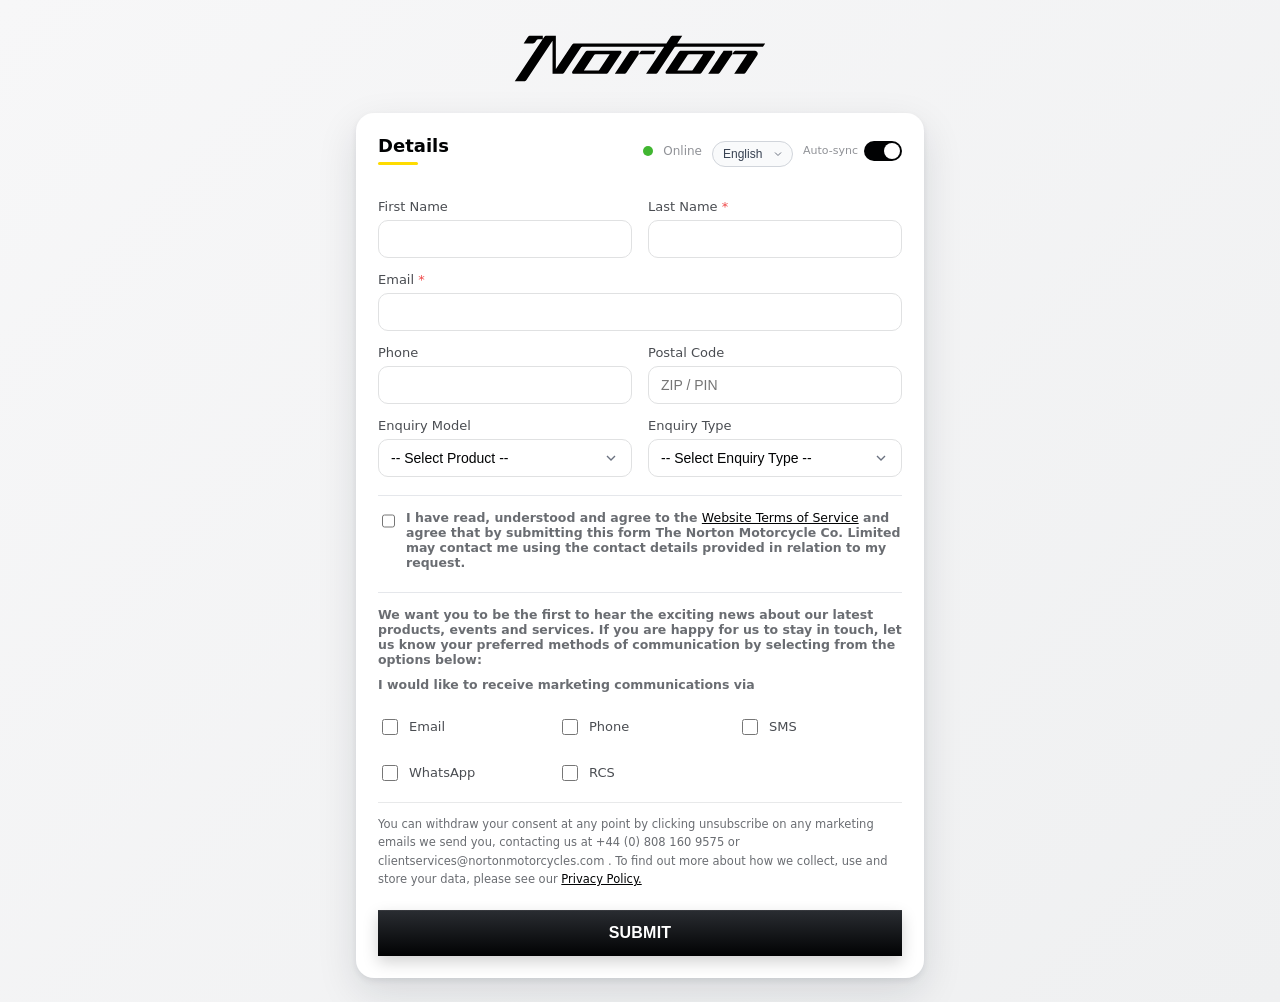
==== index.html @ 14d05f2f "Add files via upload" ====
<!DOCTYPE html>
<html lang="en">
<head>
<meta charset="UTF-8" />
<meta name="viewport" content="width=device-width, initial-scale=1.0" />
<title>Norton Enquiry Form</title>
<link rel="icon" type="image/svg+xml" href="Norton_Stamp_Roundel_RGB.svg">

<style>
* { box-sizing: border-box; }

:root {
  --norton-black-1100: #010203;
  --norton-black-1000: #2A2D32;
  --norton-black-900:  #4A4D52;
  --norton-black-800:  #6A6D72;
  --norton-black-700:  #909297;
  --norton-black-600:  #ADB1B4;
  --norton-black-500:  #C1C3C4;
  --norton-black-400:  #E0E1E2;
  --norton-black-300:  #E8E9EA;
  --norton-black-200:  #EFF0F1;
  --norton-black-100:  #F7F7F8;
  --norton-white:      #FFFFFF;

  --info-500:   #278AE6;
  --success-500:#41B631;
  --warning-400:#EF9F00;
  --error-400:  #D22316;

  --accent-gold: #FEDB00;
}

body {
  margin: 0;
  font-family: -apple-system, BlinkMacSystemFont, "Segoe UI", system-ui, sans-serif;
  background: linear-gradient(
    135deg,
    var(--norton-black-100),
    var(--norton-black-200)
  );
  min-height: 100vh;
  display: flex;
  justify-content: center;
  align-items: flex-start;
}

.page-wrapper {
  width: 100%;
  max-width: 600px;
  padding: 24px 16px;
}

h1 {
  margin-bottom: 12px;
  font-size: 22px;
  font-weight: 600;
  text-align: center;
}

.card {
  background: var(--norton-white);
  border-radius: 18px;
  padding: 22px;
  box-shadow:
    0 15px 40px rgba(15,23,42,.12),
    0 3px 6px rgba(15,23,42,.08);
}

.card-header {
  display: flex;
  justify-content: space-between;
  align-items: flex-start;
  gap: 12px;
  margin-bottom: 18px;
  flex-wrap: wrap;
}

.status-row {
  display: flex;
  align-items: center;
  gap: 10px;
  font-size: 12px;
  color: var(--norton-black-700);
  flex-wrap: wrap;
}

.dot {
  width: 10px;
  height: 10px;
  border-radius: 50%;
}
.dot.online { background: var(--success-500); }
.dot.offline { background: var(--error-400) }

/* Toggle */
.toggle {
  display: flex;
  align-items: center;
  gap: 6px;
  font-size: 11px;
}

.toggle-switch {
  width: 38px;
  height: 20px;
  background: #d4d4d8;
  border-radius: 999px;
  position: relative;
  cursor: pointer;
}
.toggle-switch::after {
  content: "";
  width: 16px;
  height: 16px;
  background: #fff;
  border-radius: 50%;
  position: absolute;
  top: 2px;
  left: 2px;
  transition: transform .2s;
}
.toggle-switch.on { background: var(--norton-black-1100); }
.toggle-switch.on::after { transform: translateX(18px); }

label {
  display: block;
  font-size: 13px;
  margin-top: 14px;
  font-weight: 500;
  color: var(--norton-black-900);
}

label.required::after {
  content: " *";
  color: #ef4444;
}

input[type="text"],
input[type="email"],
input[type="tel"],
select  {
  width: 100%;
  padding: 10px 12px;
  margin-top: 6px;
  border-radius: 10px;
  border: 1px solid var(--norton-black-400);
  background: var(--norton-white);
  color: var(--norton-black-1100);
  font-size: 14px;
}
select {
  padding-right: 40px; /* space for arrow */
  appearance: none;
  -webkit-appearance: none;
  -moz-appearance: none;
  background-image: url("data:image/svg+xml,%3Csvg xmlns='http://www.w3.org/2000/svg' width='16' height='16' fill='none' stroke='%236b7280' stroke-width='2' viewBox='0 0 24 24'%3E%3Cpolyline points='6 9 12 15 18 9'/%3E%3C/svg%3E");
  background-repeat: no-repeat;
  background-position: right 12px center;
  background-size: 16px;
}
input:focus,
select:focus {
  outline: none;
  border-color: var(--norton-black-1100);
  box-shadow: 0 0 0 2px rgba(1,2,3,.12);
}

.consent-section {
  margin-top: 22px;
  padding-top: 14px;
  border-top: 1px solid #e5e7eb;
}

.consent-title {
  font-size: 12.5px;
  font-weight: 600;
  margin-bottom: 10px;
  color: var(--norton-black-800);
}

.consent-grid {
  display: grid;
  grid-template-columns: repeat(auto-fit, minmax(140px, 1fr));
  gap: 10px 16px;
}

.consent-item {
  display: flex;
  align-items: center;
  gap: 8px;
  font-size: 13px;
}

.consent-item-terms {
  display: flex;
  align-items: flex-start;
  gap: 8px;
  font-weight: 600;
  font-size: 12.5px;
  color: var(--norton-black-800);
}
/* Footer */
.form-footer {
  margin-top: 22px;
  display: flex;
  justify-content: flex-end;
}

.btn {
  width: 100%;
  display: block;

  background: linear-gradient(
    180deg,
    var(--norton-black-1000) 0%,
    var(--norton-black-1100) 100%
  );

  color: var(--norton-white);
  border: none;
  border-radius: 0px;

  padding: 14px 36px;
  font-size: 16px;
  font-weight: 600;
  letter-spacing: 0.2px;
  cursor: pointer;

  box-shadow:
    0 6px 16px rgba(1, 2, 3, 0.18),
    inset 0 1px 0 rgba(255, 255, 255, 0.06);

  transition:
    transform 0.15s ease,
    box-shadow 0.15s ease,
    background 0.15s ease;
}

.btn:hover {
  transform: translateY(-1px);
  box-shadow:
    0 8px 20px rgba(1, 2, 3, 0.22),
    inset 0 1px 0 rgba(255, 255, 255, 0.08);
}
.btn:active {
  transform: translateY(0);
  box-shadow:
    0 4px 10px rgba(1, 2, 3, 0.25),
    inset 0 2px 4px rgba(0, 0, 0, 0.4);
}
.btn:disabled {
  opacity: 0.5;
  cursor: not-allowed;
  box-shadow: none;
}
/* Pending sync */
.pending-bar {
  margin-top: 14px;
  font-size: 12px;
  color: var(--norton-black-800);
  display: none;
  align-items: center;
  gap: 8px;
}

.sync-icon {
  width: 18px;
  height: 18px;
  stroke: var(--norton-black-900);
  fill: none;
  stroke-width: 2;
  cursor: pointer;
}

.sync-icon.rotating {
  animation: spin 1s linear infinite;
}

@keyframes spin {
  to { transform: rotate(360deg); }
}

.lang-switch select {
  font-size: 12px;
  padding: 4px 10px;
  height: 26px;
  border-radius: 999px;
  border: 1px solid #d1d5db;
  background: #f9fafb;
  color: #374151;
  cursor: pointer;
  appearance: none;
  -webkit-appearance: none;
  padding-right: 22px;
  background-image: url("data:image/svg+xml,%3Csvg xmlns='http://www.w3.org/2000/svg' width='12' height='12' fill='none' stroke='%236b7280' stroke-width='2' viewBox='0 0 24 24'%3E%3Cpolyline points='6 9 12 15 18 9'/%3E%3C/svg%3E");
  background-repeat: no-repeat;
  background-position: right 8px center;
}

.lang-switch select:focus {
  outline: none;
  border-color: #4f46e5;
}

.logo-wrapper {
  text-align: center;
  margin-bottom: 16px;
}

.company-logo {
  max-width: 300px;
  width: auto;
}
@media (max-width: 480px) {
  .company-logo {
    max-width: 180px;
  }
}
.section-header h2 {
  color: var(--norton-black-1100);
  margin: 0;
  font-size: 18px;
  font-weight: 600;
}

.section-underline {
  width: 40px;
  height: 3px;
  background: var(--accent-gold);
  border-radius: 3px;
  margin-top: 6px;
}
.terms-section {
  color: var(--norton-black-800);
  font-size: 12.5px;
}
.popup-overlay {
  display: none;
  position: fixed;
  inset: 0;
  background: rgba(1, 2, 3, 0.6); /* Norton Black overlay */
  align-items: center;
  justify-content: center;
  z-index: 9999;
}

.popup-card {
  background: var(--norton-white);
  padding: 24px 28px;
  border-radius: 18px;
  max-width: 320px;
  width: calc(100% - 32px);
  text-align: center;
  box-shadow: 0 24px 48px rgba(1, 2, 3, 0.35);
}

.popup-card h3 {
  margin: 0 0 8px;
  font-size: 18px;
  font-weight: 600;
  color: var(--success-500); /* ✔ Success green */
}

.popup-card p {
  margin: 0 0 18px;
  font-size: 14px;
  color: var(--norton-black-800);
}

/* Norton primary button */
.popup-btn {
  background: linear-gradient(
    180deg,
    var(--norton-black-1000),
    var(--norton-black-1100)
  );
  color: var(--norton-white);
  border: none;
  border-radius: 999px;
  padding: 10px 24px;
  font-size: 14px;
  font-weight: 600;
  cursor: pointer;
}

.popup-btn:hover {
  background: linear-gradient(
    180deg,
    var(--norton-black-900),
    var(--norton-black-1100)
  );
}
input[type="checkbox"] {
  accent-color: var(--norton-black-1100);
  width: 16px;
  height: 16px;
  cursor: pointer;
}
.form-row {
  display: grid;
  grid-template-columns: 1fr 1fr;
  gap: 16px;
}
@media (max-width: 480px) {
  .form-row {
    grid-template-columns: 1fr;
  }
}
.consent-item-terms a {
  color: var(--norton-black-1100);
  font-weight: 500;
  text-decoration: underline;
}

.consent-item-terms a:hover,
.consent-item-terms a:focus {
  color: var(--norton-black-1000);
  text-decoration-thickness: 2px;
}
.privacy-note {
  margin: 18px 0 20px;
  padding-top: 12px;
  border-top: 1px solid var(--norton-black-300);
  font-size: 11.5px;
  line-height: 1.6;
  color: var(--norton-black-800);
}

.privacy-note a {
  color: var(--norton-black-1100);
  font-weight: 500;
  text-decoration: underline;
}
</style>
</head>

<body>
<div class="page-wrapper">

<div class="logo-wrapper">
  <img
    src="Norton_Secondary_Lockup_Horizontal.svg"
    alt="Norton Logo"
    class="company-logo"
  />
</div>
<div class="card">

  <div class="card-header">
    <div class="section-header">
      <h2 data-i18n="leadDetails">Details</h2>
      <div class="section-underline"></div>
    </div>
    <div class="status-row">
      <span id="dot" class="dot"></span>
      <span id="netText"></span>
      <div class="lang-switch">
        <select id="langSelect">
          <option value="en">English</option>
          <option value="fr">Français</option>
          <option value="de">Deutsch</option>
          <option value="es">Español</option>
          <option value="it">Italiano</option>
        </select>
      </div>
      <div class="toggle">
        Auto-sync
        <div id="autoToggle" class="toggle-switch"></div>
      </div>
    </div>
  </div>

  <form id="leadForm" method="POST" novalidate>

    <input type="hidden" name="Lead_Source_Detail__c" value="NORTON_WEB_TO_LEAD_CAPTURE_OFFLINE">   
    <input type="hidden" name="Language__c" id="sfLanguage"> 

    <div class="form-row">
      <div>
        <label data-i18n="firstName">First Name</label>
        <input name="first_name" type="text">
      </div>

      <div>
        <label class="required" data-i18n="lastName">Last Name</label>
        <input name="last_name" type="text" required>
      </div>
    </div>

    <label class="required" data-i18n="email">Email</label>
    <input name="email" type="text" required inputmode="email">

    <div class="form-row">
      <div>
        <label data-i18n="phone">Phone</label>
        <input name="phone" type="tel" inputmode="tel" autocomplete="tel">
      </div>

      <div>
        <label data-i18n="postalCode">Postal Code</label>
        <input
          name="zip"
          type="text"
          maxlength="10"
          inputmode="text"
          pattern="[A-Za-z0-9\s\-]{3,10}"
          data-i18n-placeholder="postalHint"
        >
      </div>
    </div>
    
    <div class="form-row">
      <div>
        <label data-i18n="enquiryModel">Enquiry Model</label>
        <select name="Web_To_Lead_Enquiry_Model_Id__c" >
          <option value="" data-i18n="selectProduct">-- Select Product --</option>
        </select>
      </div>

      <div>
        <label data-i18n="enquiryType">Enquiry Type</label>
        <select name="Enquiry_Type__c">
          <option value="" data-i18n="selectEnquiryType">-- Select Enquiry Type --</option>
          <option value="Enquiry" data-i18n="enquiry">Enquiry</option>
          <option value="Waitlist" data-i18n="waitlist">Waitlist</option>
        </select>
      </div>
    </div>
    
    <div class="terms-section" style="margin:18px 0; border-top:1px solid #e5e7eb;">
      <label class="consent-item-terms">
        <input
          type="checkbox"
          id="termsAccepted"
          required
        >
        <span>
          <span data-i18n="termsBefore"></span>
          <a
            href="#"
            id="termsLink"
            target="_blank"
            rel="noopener noreferrer"
            data-i18n="termsLinkText"
          ></a>
          <span data-i18n="termsAfter"></span>
        </span>
      </label>
    </div>
    <div class="consent-section">
      <div class="consent-title" data-i18n="commPref">Communication Preferences</div>
      <div class="consent-title" data-i18n="commPref2">Communication Preferences</div>
      <div class="consent-grid">
        <label class="consent-item"><input type="checkbox" name="Meta_Emai_Consent__c" value="true"><span data-i18n="email">Email</span></label>
        <label class="consent-item"><input type="checkbox" name="Meta_Phone_Consent__c" value="true"><span data-i18n="phone">Phone</span></label>
        <label class="consent-item"><input type="checkbox" name="Meta_SMS_Consent__c" value="true"> SMS</label>
        <label class="consent-item"><input type="checkbox" name="Meta_WhatsApp_Consent__c" value="true"> WhatsApp</label>
        <label class="consent-item"><input type="checkbox" name="Meta_RCS_Consent__c" value="true"> RCS</label>
      </div>
    </div>
    <div class="privacy-note">
      <span data-i18n="privacyBefore"></span>
      <a
        href="#"
        id="privacyLink"
        target="_blank"
        rel="noopener noreferrer"
        data-i18n="privacyLinkText"
      ></a>
    </div>
    <div class="form-footer">
      <button class="btn" data-i18n="submit">Submit Lead</button>
    </div>
    
    <!-- <div style="margin:14px 0; border-top:1px solid #e5e7eb;"></div> -->
  </form>

  <div id="pendingBar" class="pending-bar">
    <span id="pendingText"></span>
    <svg id="syncBtn" class="sync-icon" viewBox="0 0 24 24">
      <path d="M3 12a9 9 0 0 1 15.5-6.36"/>
      <polyline points="18 3 18 6 15 6"/>
      <path d="M21 12a9 9 0 0 1-15.5 6.36"/>
      <polyline points="6 21 6 18 9 18"/>
    </svg>
  </div>

</div>

<iframe name="hidden_sf_target" style="display:none;"></iframe>
</div>

<script>
/* ========= SALESFORCE ENV CONFIG ========= */
const SF_ENV = "UAT"; 

const SF_CONFIG = {
   DEV: {
    BASE_URL: "https://test.salesforce.com",
    ORG_ID: "00DQ1000001wi6X"
  },
  UAT: {
    BASE_URL: "https://test.salesforce.com",
    ORG_ID: "00DS90000011ARN"
  },
  PROD: {
    BASE_URL: "https://login.salesforce.com",
    ORG_ID: "00D8d00000Apx47"
  }
};

const MODEL_CONFIG = {
  DEV: [
    { label: "Manx", id: "01tSr00000BCqJ4IAL" },
    { label: "Manx First Edition", id: "01tQ100000DYTmTIAX" },
    { label: "Manx R", id: "01tSr00000BCrWrIAL" },
    { label: "Manx R First Edition", id: "01tSr00000BCrVFIA1" },
    { label: "Atlas", id: "01tSr00000BCqKgIAL" },
    { label: "Atlas GT", id: "01tSr00000BCrbhIAD" }
  ],
  UAT: [
    { label: "Manx", id: "01tS900000FHAgtIAH" },
    { label: "Manx First Edition", id: "01tS900000FJGA7IAP" },
    { label: "Manx R", id: "01tS900000FHFq1IAH" },
    { label: "Manx R First Edition", id: "01tS900000FHFoPIAX" },
    { label: "Atlas", id: "01tS900000FHFy5IAH" },
    { label: "Atlas GT", id: "01tS900000FHFurIAH" }
  ],
  PROD: [
    { label: "Manx", id: "01tSr00000BCqJ4IAL" },
    { label: "Manx First Edition", id: "01tSr00000BEH4HIAX" },
    { label: "Manx R", id: "01tSr00000BCrWrIAL" },
    { label: "Manx R First Edition", id: "01tSr00000BCrVFIA1" },
    { label: "Atlas", id: "01tSr00000BCqKgIAL" },
    { label: "Atlas GT", id: "01tSr00000BCrbhIAD" }
  ]
};

const ACTIVE = SF_CONFIG[SF_ENV];
const WEB_TO_LEAD_URL =
  ACTIVE.BASE_URL + "/servlet/servlet.WebToLead?encoding=UTF-8";

   function getPendingText(count) {
    const langSelect = document.getElementById("langSelect");
    const lang = langSelect ? langSelect.value : "en";

    if (!window.I18N || !I18N[lang]) {
      return `${count} offline record(s) pending`;
    }

    return I18N[lang].pending.replace("{count}", count);
  }
/* ========= OFFLINE + AUTO SYNC ========= */
(() => {
  const QUEUE_KEY = "pendingSfLeads";
  const AUTO_KEY = "autoSync";
  const BATCH = 10;

  const dot = document.getElementById("dot");
  const netText = document.getElementById("netText");
  const autoToggle = document.getElementById("autoToggle");
  const pendingBar = document.getElementById("pendingBar");
  const pendingText = document.getElementById("pendingText");
  const syncBtn = document.getElementById("syncBtn");
  const form = document.getElementById("leadForm");

  form.action = WEB_TO_LEAD_URL;

  let autoSync = localStorage.getItem(AUTO_KEY);
  autoSync = autoSync === null ? true : autoSync === "true";

  const loadQueue = () => JSON.parse(localStorage.getItem(QUEUE_KEY) || "[]");
  const saveQueue = q => localStorage.setItem(QUEUE_KEY, JSON.stringify(q));

  function updateUI() {
    const online = navigator.onLine;
    dot.className = "dot " + (online ? "online" : "offline");
    netText.textContent = online ? "Online" : "Offline";
    if (window.I18N) {
      netText.textContent = online
        ? I18N[document.getElementById("langSelect")?.value || "en"].online
        : I18N[document.getElementById("langSelect")?.value || "en"].offline;
    }

    const count = loadQueue().length;
    if (count > 0) {
      pendingBar.style.display = "flex";
      pendingText.textContent = getPendingText(count);
      syncBtn.style.display = online ? "inline" : "none";
    } else {
      pendingBar.style.display = "none";
    }
  }
  window.__updateOfflineUI = updateUI;

  function sendLead(data, index) {
    const iframeName = "sf_target_" + Date.now() + "_" + index;

    // create unique iframe
    const iframe = document.createElement("iframe");
    iframe.name = iframeName;
    iframe.style.display = "none";
    document.body.appendChild(iframe);

    // create form
    const f = document.createElement("form");
    f.method = "POST";
    f.target = iframeName;
    f.action = WEB_TO_LEAD_URL;

    data.oid = ACTIVE.ORG_ID;
    data.retURL = "about:blank";

    Object.entries(data).forEach(([k, v]) => {
      if (v !== undefined) {
        const i = document.createElement("input");
        i.type = "hidden";
        i.name = k;
        i.value = v;
        f.appendChild(i);
      }
    });

    document.body.appendChild(f);
    f.submit();

    // cleanup
    setTimeout(() => {
      f.remove();
      iframe.remove();
    }, 3000);
  }

  function flushQueue() {
    const queue = loadQueue();
    if (!queue.length || !navigator.onLine) return;

    syncBtn.classList.add("rotating");

    const batch = queue.splice(0, BATCH);
    batch.forEach((item, i) =>
      setTimeout(() => sendLead(item, i), i * 600)
    );

    saveQueue(queue);

    setTimeout(() => {
      syncBtn.classList.remove("rotating");
      updateUI();
      if (queue.length) flushQueue();
    }, batch.length * 500);
  }

  const last_name = form.querySelector('input[name="last_name"]');

  last_name.addEventListener("input", () => {
    last_name.setCustomValidity("");
  });

  const phoneInput = form.querySelector('input[name="phone"]');

  phoneInput.addEventListener("input", () => {
    phoneInput.setCustomValidity("");
  });

  const emailInput = document.querySelector('input[name="email"]');

  emailInput.addEventListener("input", function () {
    this.setCustomValidity("");
  });

  form.addEventListener("submit", e => {
    
    const lang =  localStorage.getItem("lang") || document.getElementById("langSelect")?.value || "en";

    document.getElementById("sfLanguage").value = LANGUAGE_TO_SF[lang] || "English";

    const requiredFields = form.querySelectorAll("[required]");

    for (const field of requiredFields) {
      if (!field.value.trim()) {
        e.preventDefault();
        field.setCustomValidity(I18N[lang].requiredField);
        field.reportValidity();
        field.focus();
        return;
      }
    }

    const emailInput = form.querySelector('input[name="email"]');
    const emailRegex = /^(?!\.)(?!.*\.\.)[^\s@]{1,64}(?<!\.)@[^\s@]+\.[^\s@]{2,}$/u;;
     // /^(?!\.)(?!.*\.\.)([A-Za-z0-9._%+-]{1,64})@[A-Za-z0-9.-]+\.[A-Za-z]{2,}$/;

    if (!emailRegex.test(emailInput.value.trim())) {
      e.preventDefault();
      emailInput.setCustomValidity(I18N[lang].invalidEmail);
      emailInput.reportValidity();
      emailInput.focus();
      return;
    }

    const phoneInput = form.querySelector('input[name="phone"]');

    if (phoneInput.value.trim()) {

      const raw = phoneInput.value.trim();
      const digitsOnly = raw.replace(/\D/g, "");

      if (digitsOnly.length < 8 || digitsOnly.length > 15) {
        e.preventDefault();
        phoneInput.setCustomValidity(I18N[lang].invalidPhone);
        phoneInput.reportValidity();
        phoneInput.focus();
        return;
      }

      phoneInput.value = raw.startsWith("+")
        ? "+" + digitsOnly
        : digitsOnly;
    }

    const terms = document.getElementById("termsAccepted");

    if (!terms.checked) {
      e.preventDefault();
      terms.setCustomValidity(I18N[lang].acceptTerms);
      terms.reportValidity();
      return;
    }    if (!navigator.onLine) {
      e.preventDefault();
      const data = Object.fromEntries(new FormData(form));    
      const q = loadQueue();
      q.push(data);
      saveQueue(q);
      form.reset();
      updateUI();
      showSuccessPopup("offline");
      return;
    }

    // ONLINE
    e.preventDefault();
    form.target = "hidden_sf_target";

    if (!form.querySelector('[name="oid"]')) {
      const oid = document.createElement("input");
      oid.type = "hidden";
      oid.name = "oid";
      oid.value = ACTIVE.ORG_ID;
      form.appendChild(oid);
    }

    if (!form.querySelector('[name="retURL"]')) {
      const r = document.createElement("input");
      r.type = "hidden";
      r.name = "retURL";
      r.value = "about:blank";
      form.appendChild(r);
    }

    form.submit();
    form.reset();
    showSuccessPopup("online");
  });

  syncBtn.onclick = flushQueue;

  autoToggle.onclick = () => {
    autoSync = !autoSync;
    localStorage.setItem(AUTO_KEY, autoSync);
    autoToggle.classList.toggle("on", autoSync);
    if (autoSync) flushQueue();
  };

  window.addEventListener("online", () => {
    updateUI();
    if (autoSync) flushQueue();
  });

  window.addEventListener("offline", updateUI);

  autoToggle.classList.toggle("on", autoSync);
  updateUI();
})();
function showSuccessPopup(type) {
  const lang = localStorage.getItem("lang") || "en";

  const titleKey =
    type === "offline" ? "successOfflineTitle" : "successOnlineTitle";

  const messageKey =
    type === "offline" ? "successOfflineMessage" : "successOnlineMessage";

  document.getElementById("popupTitle").textContent =
    I18N[lang][titleKey];

  document.getElementById("successMsg").textContent =
    I18N[lang][messageKey];

  document.getElementById("successPopup").style.display = "flex";
}

function closePopup() {
  document.getElementById("successPopup").style.display = "none";
}

function loadModels() {
  const select = document.querySelector(
    'select[name="Web_To_Lead_Enquiry_Model_Id__c"]'
  );

  const models = MODEL_CONFIG[SF_ENV];

  models.forEach(model => {
    const option = document.createElement("option");
    option.value = model.id;
    option.textContent = model.label;
    select.appendChild(option);
  });
}

loadModels();

</script>
<div id="successPopup" class="popup-overlay">
  <div class="popup-card">
    <h3 id="popupTitle"></h3>

    <p id="successMsg"></p>

    <button onclick="closePopup()" class="popup-btn" data-i18n="ok">
      OK
    </button>
  </div>
</div>

<script>
  
const LANGUAGE_TO_SF = {
  en: "English",
  fr: "French",
  de: "German",
  es: "Spanish",
  it: "Italian"
};  
const TERMS_URL = {
  en: "https://www.nortonmotorcycles.com/en-gb/terms-conditions",
  fr: "https://www.nortonmotorcycles.com/fr-fr/terms-conditions",
  de: "https://www.nortonmotorcycles.com/de-de/terms-conditions",
  es: "https://www.nortonmotorcycles.com/es-es/terms-conditions",
  it: "https://www.nortonmotorcycles.com/it-it/terms-conditions"
  
};
const PRIVACY_URL = {
  en: "https://www.nortonmotorcycles.com/en-gb/privacy-policy",
  fr: "https://www.nortonmotorcycles.com/fr-fr/privacy-policy",
  de: "https://www.nortonmotorcycles.com/de-de/privacy-policy",
  es: "https://www.nortonmotorcycles.com/es-es/privacy-policy",
  it: "https://www.nortonmotorcycles.com/it-it/privacy-policy"
  
};
const I18N = {
  en: {
    title: "Norton Enquiry Form",
    leadDetails: "Details",
    autoSync: "Auto-sync",
    firstName: "First Name",
    lastName: "Last Name",
    email: "Email",
    phone: "Phone",
    enquiryModel: "Enquiry Model",
    enquiryType: "Enquiry Type",
    selectProduct: "-- Select Product --",
    selectEnquiryType: "-- Select Enquiry Type --",
    enquiry: "Enquiry",
    waitlist: "Waitlist",
    commPref: "We want you to be the first to hear the exciting news about our latest products, events and services. If you are happy for us to stay in touch, let us know your preferred methods of communication by selecting from the options below: ",
    commPref2: "I would like to receive marketing communications via",
    submit: "SUBMIT",
    online: "Online",
    offline: "Offline",
    pending: "{count} offline enquiry(s) pending",
    postalCode: "Postal Code",
    postalHint: "ZIP / PIN",
    termsBefore: "I have read, understood and agree to the ",
    termsLinkText: "Website Terms of Service",
    termsAfter: " and agree that by submitting this form The Norton Motorcycle Co. Limited may contact me using the contact details provided in relation to my request.",
    successOnlineTitle: "Submitted",
    successOnlineMessage: "Your enquiry has been submitted successfully.",
    successOfflineTitle: "Saved Offline",
    successOfflineMessage: "Your enquiry has been saved and will sync automatically when you're back online.",
    ok: "OK",
    invalidEmail: "Please enter a valid email address",
    requiredField: "This field is required",
    acceptTerms: "You must accept the Terms & Conditions",
    invalidPhone: "Please enter a valid phone number",
    privacyBefore: "You can withdraw your consent at any point by clicking unsubscribe on any marketing emails we send you, contacting us at +44 (0) 808 160 9575 or clientservices@nortonmotorcycles.com . To find out more about how we collect, use and store your data, please see our ",
    privacyLinkText: "Privacy Policy."
  },

  fr: {
    title: "Formulaire de demande Norton",
    leadDetails: "Détails de la demande",
    autoSync: "Auto-sync",
    firstName: "Prénom",
    lastName: "Nom",
    email: "Email",
    phone: "Téléphone",
    enquiryModel: "Modèle de demande",
    enquiryType: "Type de demande",
    selectProduct: "-- Sélectionner un produit --",
    selectEnquiryType: "-- Sélectionner le type --",
    enquiry: "Demande",
    waitlist: "Liste d’attente",
    commPref: "Restez informé des produits et services du groupe Norton.",
    commPref2: "Je souhaite recevoir des informations pertinentes et des offres. Afin de recevoir des communications personnalisées, mes préférences et interactions avec les communications, produits et services du groupe Norton seront analysées. Les sociétés du groupe Norton sélectionnées et les revendeurs sélectionnés (qui fournissent des ventes, des services, des pièces approuvées et des services de réparation) peuvent me contacter à des fins de marketing, via les canaux suivants :",
    submit: "SOUMETTRE",
    online: "En ligne",
    offline: "Hors ligne",
    pending: "{count} demande(s) hors ligne en attente",
    postalCode: "Code postal",
    postalHint: "Code postal",
    termsBefore: "J'ai lu, compris et accepte les ",
    termsLinkText: "Conditions générales du site Web",
    termsAfter: " et j'accepte qu'en soumettant ce formulaire, The Norton Motorcycle Co. Limited puisse me contacter en utilisant les coordonnées fournies en rapport avec ma demande.",
    successOnlineTitle: "Envoyé",
    successOnlineMessage: "Votre demande a été envoyée avec succès.",
    successOfflineTitle: "Enregistré hors ligne",
    successOfflineMessage: "Votre demande a été enregistrée et sera synchronisée automatiquement lorsque vous serez en ligne.",
    ok: "OK",
    invalidEmail: "Veuillez saisir une adresse e-mail valide",
    requiredField: "Ce champ est obligatoire",
    acceptTerms: "Vous devez accepter les conditions générales",
    invalidPhone: "Veuillez saisir un numéro de téléphone valide",
    privacyBefore: "Vous pouvez retirer votre consentement à tout moment en cliquant sur « se désinscrire » dans l'un des e-mails marketing que nous vous envoyons, en nous contactant à +44 152 774 1520 ou clientservices@nortonmotorcycles.com . Pour en savoir plus sur la manière dont nous collectons, utilisons et stockons vos données, veuillez consulter notre ",
    privacyLinkText: "Politique de confidentialité."
  },

  de: {
    title: "Norton Anfrageformular",
    leadDetails: "Anfragedetails",
    autoSync: "Auto-sync",
    firstName: "Vorname",
    lastName: "Nachname",
    email: "E-Mail",
    phone: "Telefon",
    enquiryModel: "Anfragemodell",
    enquiryType: "Anfragetyp",
    selectProduct: "-- Produkt auswählen --",
    selectEnquiryType: "-- Typ auswählen --",
    enquiry: "Anfrage",
    waitlist: "Warteliste",
    commPref: "Bleiben Sie über Produkte und Dienstleistungen der Norton Group informiert.",
    commPref2: "Ich möchte relevante Informationen und Angebote erhalten. Um personalisierte Kommunikation zu erhalten, werden meine Präferenzen und Interaktionen mit Norton Group-Kommunikationen, Produkten und Dienstleistungen analysiert. Ausgewählte Norton Group-Unternehmen und ausgewählte Händler (die Verkauf, Service, zugelassene Teile und Reparaturdienste anbieten) können mich zu Marketingzwecken über die folgenden Kanäle kontaktieren:",
    submit: "ABSENDEN",
    online: "Online",
    offline: "Offline",
    pending: "{count} Offline-Anfrage(n) ausstehend",
    postalCode: "Postleitzahl",
    postalHint: "PLZ",
    termsBefore: "Ich habe die ",
    termsLinkText: "Website-Nutzungsbedingungen",
    termsAfter: " gelesen, verstanden und stimme ihnen zu. Ich bin damit einverstanden, dass die Norton Motorcycle Co. Limited mich unter den in Bezug auf meine Anfrage angegebenen Kontaktdaten kontaktieren kann.",
    successOnlineTitle: "Gesendet",
    successOnlineMessage: "Ihre Anfrage wurde erfolgreich gesendet.",
    successOfflineTitle: "Offline gespeichert",
    successOfflineMessage: "Ihre Anfrage wurde gespeichert und wird automatisch synchronisiert, sobald Sie wieder online sind.",
    ok: "OK",
    invalidEmail: "Bitte geben Sie eine gültige E-Mail-Adresse ein",
    requiredField: "Dieses Feld ist erforderlich",
    acceptTerms: "Sie müssen die Allgemeinen Geschäftsbedingungen akzeptieren",
    invalidPhone: "Bitte geben Sie eine gültige Telefonnummer ein",
    privacyBefore: "Sie können Ihre Einwilligung jederzeit widerrufen, indem Sie auf „Abmelden“ in einer unserer Marketing-E-Mails klicken, uns unter +44 179 830 1228 oder clientservices@nortonmotorcycles.com kontaktieren. Weitere Informationen darüber, wie wir Ihre Daten erfassen, verwenden und speichern, finden Sie in unserer ",
    privacyLinkText: "Datenschutzerklärung."
  },
  es: {
    title: "Formulario de consulta Norton",
    leadDetails: "Detalles",
    autoSync: "Auto-sync",
    firstName: "Nombre",
    lastName: "Apellido",
    email: "Correo electrónico",
    phone: "Teléfono",
    enquiryModel: "Modelo de consulta",
    enquiryType: "Tipo de consulta",
    selectProduct: "-- Seleccionar producto --",
    selectEnquiryType: "-- Seleccionar tipo de consulta --",
    enquiry: "Consulta",
    waitlist: "Lista de espera",
    commPref: "Manténgase informado sobre productos y servicios del grupo Norton.",
    commPref2: "Me gustaría recibir información relevante y ofertas. Para recibir comunicaciones personalizadas, mis preferencias e interacciones con las comunicaciones, productos y servicios del Grupo Norton serán analizadas. Las empresas seleccionadas del Grupo Norton y los concesionarios seleccionados (que proporcionan ventas, servicio, piezas aprobadas y servicios de reparación) pueden contactarme con fines de marketing, a través de los siguientes canales:",
    submit: "ENVIAR",
    online: "En línea",
    offline: "Sin conexión",
    pending: "{count} consulta(s) sin conexión pendiente(s)",
    postalCode: "Código postal",
    postalHint: "Código postal",
    termsBefore: "He leído, entendido y acepto los ",
    termsLinkText: "Términos de Servicio del Sitio Web",
    termsAfter: " y acepto que al enviar este formulario, The Norton Motorcycle Co. Limited puede contactarme utilizando los datos de contacto proporcionados en relación con mi solicitud.",
    successOnlineTitle: "Enviado",
    successOnlineMessage: "Tu consulta se ha enviado correctamente.",
    successOfflineTitle: "Guardado sin conexión",
    successOfflineMessage: "Tu consulta se ha guardado y se sincronizará automáticamente cuando vuelvas a estar en línea.",
    ok: "OK",
    invalidEmail: "Por favor, introduce una dirección de correo electrónico válida",
    requiredField: "Este campo es obligatorio",
    acceptTerms: "Debes aceptar los Términos y Condiciones",
    invalidPhone: "Por favor, introduce un número de teléfono válido",
    privacyBefore: "Puede retirar su consentimiento en cualquier momento haciendo clic en cancelar suscripción en cualquier correo electrónico de marketing que le enviemos, contactándonos en +44 172 764 8499 o clientservices@nortonmotorcycles.com . Para obtener más información sobre cómo recopilamos, usamos y almacenamos sus datos, consulte nuestra ",
    privacyLinkText: "Política de privacidad."
  },
  it: {
    title: "Modulo di richiesta Norton",
    leadDetails: "Dettagli",
    autoSync: "Auto-sync",
    firstName: "Nome",
    lastName: "Cognome",
    email: "Email",
    phone: "Telefono",
    enquiryModel: "Modello di richiesta",
    enquiryType: "Tipo di richiesta",
    selectProduct: "-- Seleziona prodotto --",
    selectEnquiryType: "-- Seleziona tipo di richiesta --",
    enquiry: "Richiesta",
    waitlist: "Lista d’attesa",
    commPref: "Rimani aggiornato su prodotti e servizi del gruppo Norton.",
    commPref2: "Vorrei ricevere informazioni e offerte rilevanti. Per ricevere comunicazioni personalizzate, le mie preferenze e interazioni con le comunicazioni, i prodotti e i servizi del Gruppo Norton saranno analizzate. Le società selezionate del Gruppo Norton e i rivenditori selezionati (che forniscono vendita, assistenza, parti approvate e servizi di riparazione) possono contattarmi per scopi di marketing tramite i seguenti canali:",
    submit: "INVIA",
    online: "Online",
    offline: "Offline",
    pending: "{count} richiesta/e offline in attesa",
    postalCode: "Codice postale",
    postalHint: "CAP",
    termsBefore: "Ho letto, compreso e accetto i ",
    termsLinkText: "Termini di Servizio del Sito Web",
    termsAfter: " e accetto che, inviando questo modulo, The Norton Motorcycle Co. Limited possa contattarmi utilizzando i dati di contatto forniti in relazione alla mia richiesta.",
    successOnlineTitle: "Inviata",
    successOnlineMessage: "La tua richiesta è stata inviata con successo.",
    successOfflineTitle: "Salvata offline",
    successOfflineMessage: "La tua richiesta è stata salvata e verrà sincronizzata automaticamente quando tornerai online.",
    ok: "OK",
    invalidEmail: "Inserisci un indirizzo email valido",
    requiredField: "Questo campo è obbligatorio",
    acceptTerms: "Devi accettare i Termini e Condizioni",
    invalidPhone: "Inserisci un numero di telefono valido",
    privacyBefore: "Puoi revocare il tuo consenso in qualsiasi momento facendo clic su annulla iscrizione in una delle email di marketing che ti inviamo, contattandoci al numero +44 163 498 0738 o all'indirizzo clientservices@nortonmotorcycles.com . Per ulteriori informazioni su come raccogliamo, utilizziamo e memorizziamo i tuoi dati, consulta la nostra ",
    privacyLinkText: "Informativa sulla privacy."
  }
  
};

  const langSelect = document.getElementById("langSelect");
  const netText = document.getElementById("netText");

  function applyLanguage(lang) {
    document.querySelectorAll("[data-i18n]").forEach(el => {
      el.textContent = I18N[lang][el.dataset.i18n];
    });
    document.querySelectorAll("[data-i18n-placeholder]").forEach(el => {
      const key = el.dataset.i18nPlaceholder;
      el.placeholder = I18N[lang][key] || "";
    });
    document.title = I18N[lang].title;
    netText.textContent = navigator.onLine
      ? I18N[lang].online
      : I18N[lang].offline;

    const link = document.getElementById("termsLink");
    if (link && TERMS_URL[lang]) {
      link.href = TERMS_URL[lang];
    }
    const privacyLink = document.getElementById("privacyLink");
    if (privacyLink && PRIVACY_URL[lang]) {
      privacyLink.href = PRIVACY_URL[lang];
    }
    localStorage.setItem("lang", lang);
  }

  langSelect.addEventListener("change", e => {
    applyLanguage(e.target.value);
    if (window.__updateOfflineUI) {
      window.__updateOfflineUI();
    }
  });

  window.I18N = I18N;
  const savedLang = localStorage.getItem("lang") || "en";
  langSelect.value = savedLang;
  applyLanguage(savedLang);

  window.addEventListener("online", () => applyLanguage(langSelect.value));
  window.addEventListener("offline", () => applyLanguage(langSelect.value));
  if (window.__updateOfflineUI) {
    window.__updateOfflineUI();
  }
  
</script>

</body>
</html>
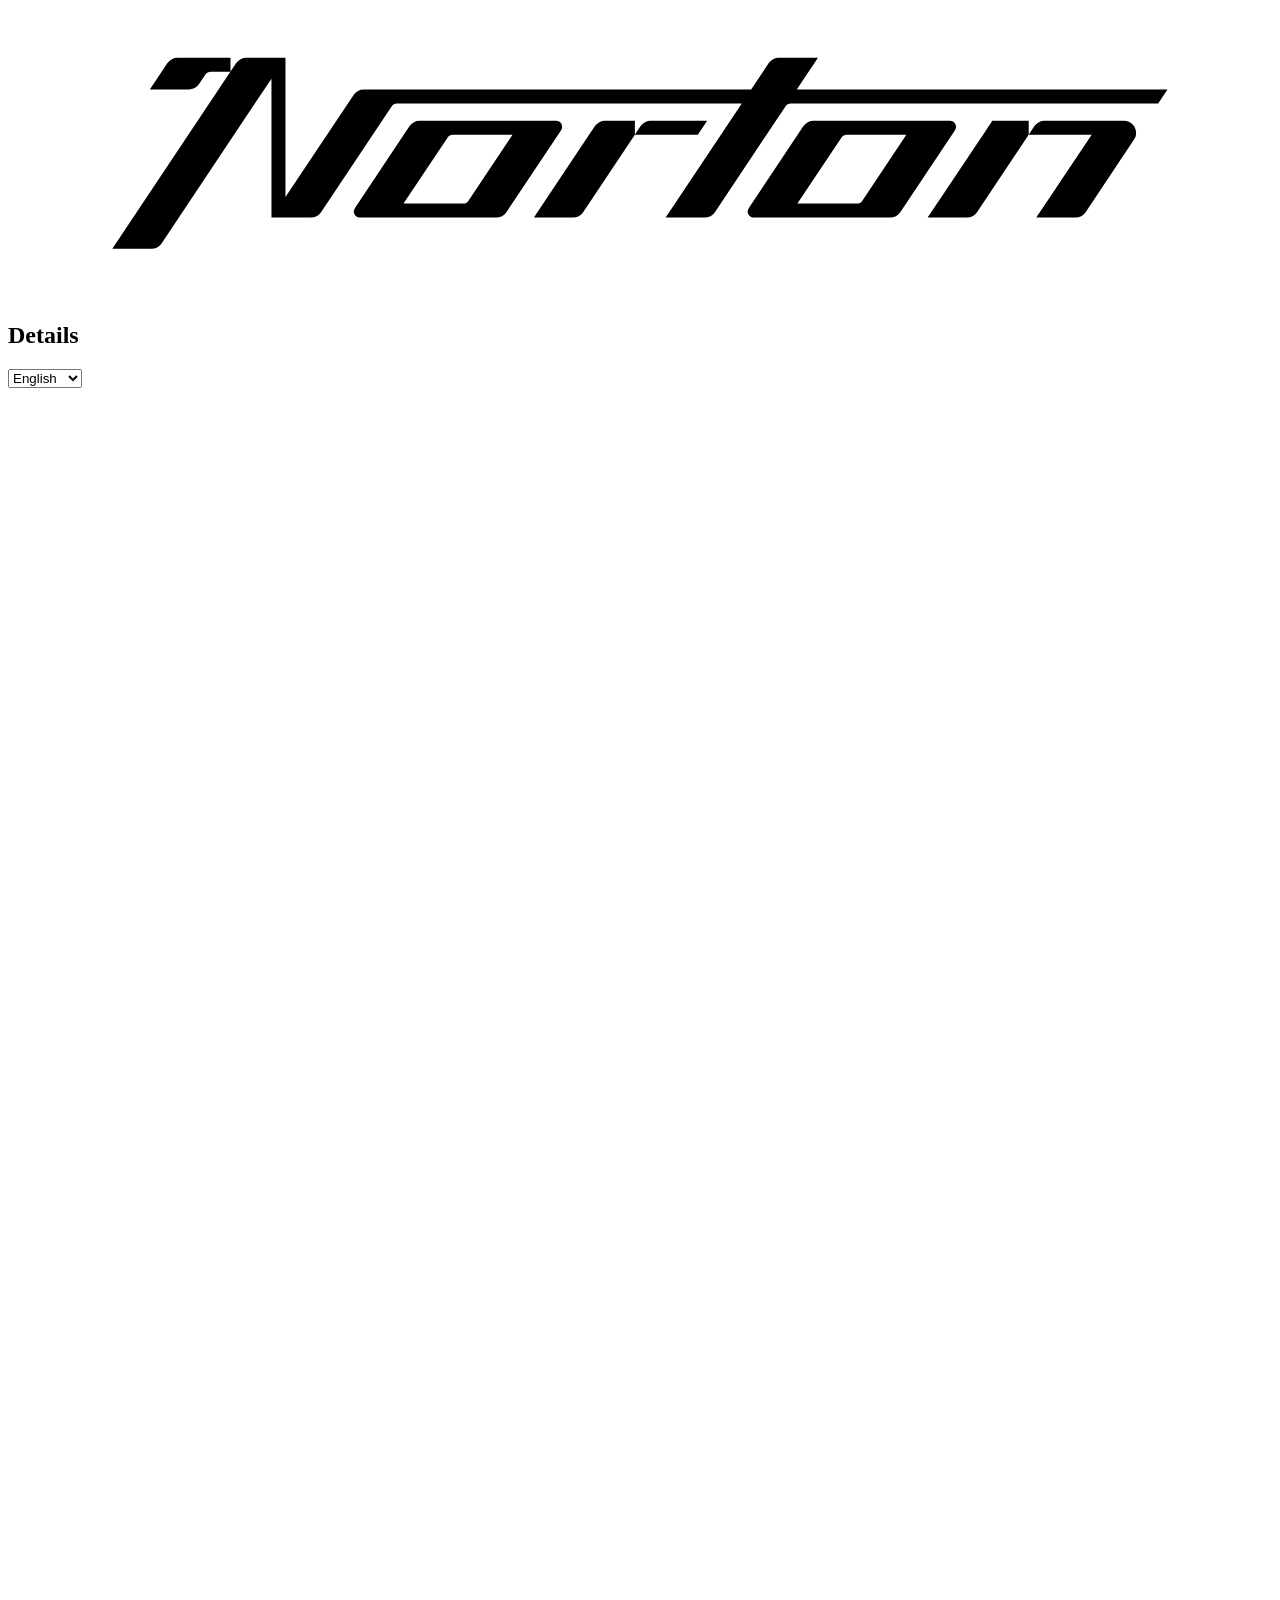
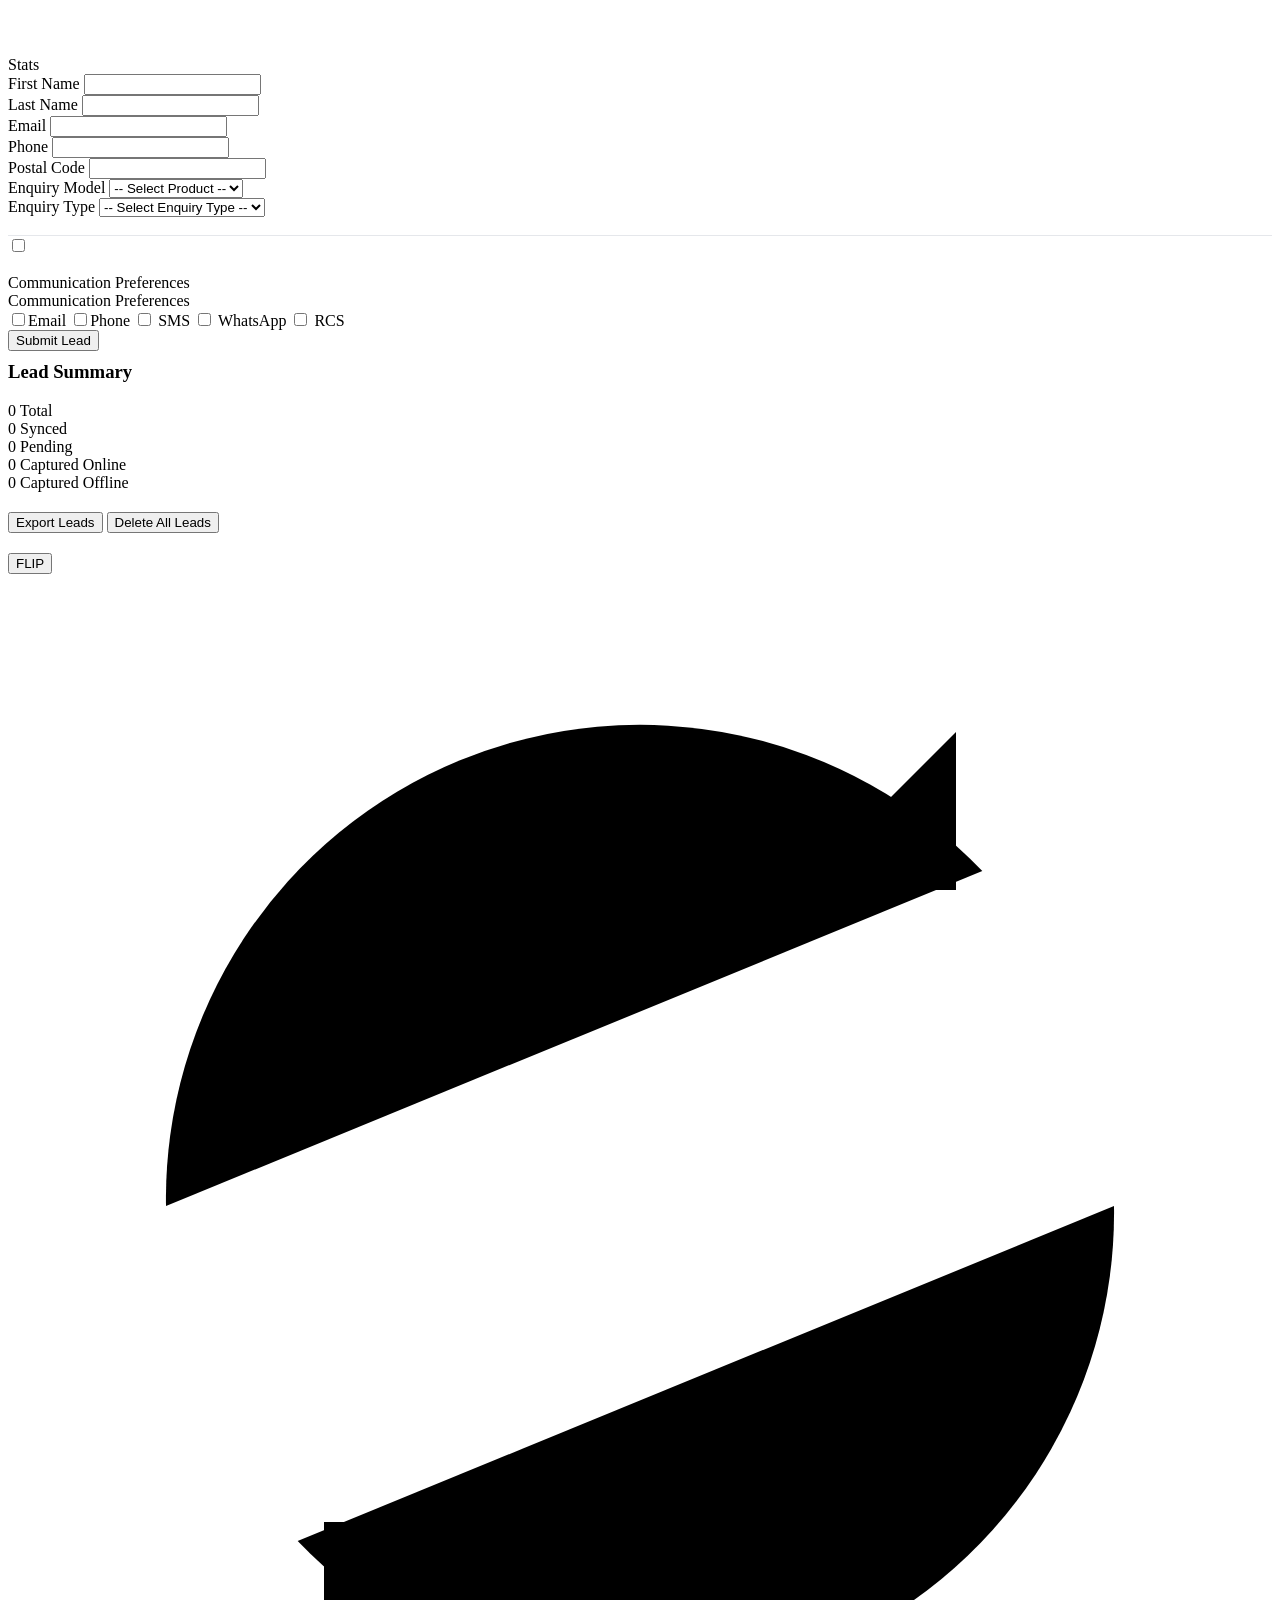
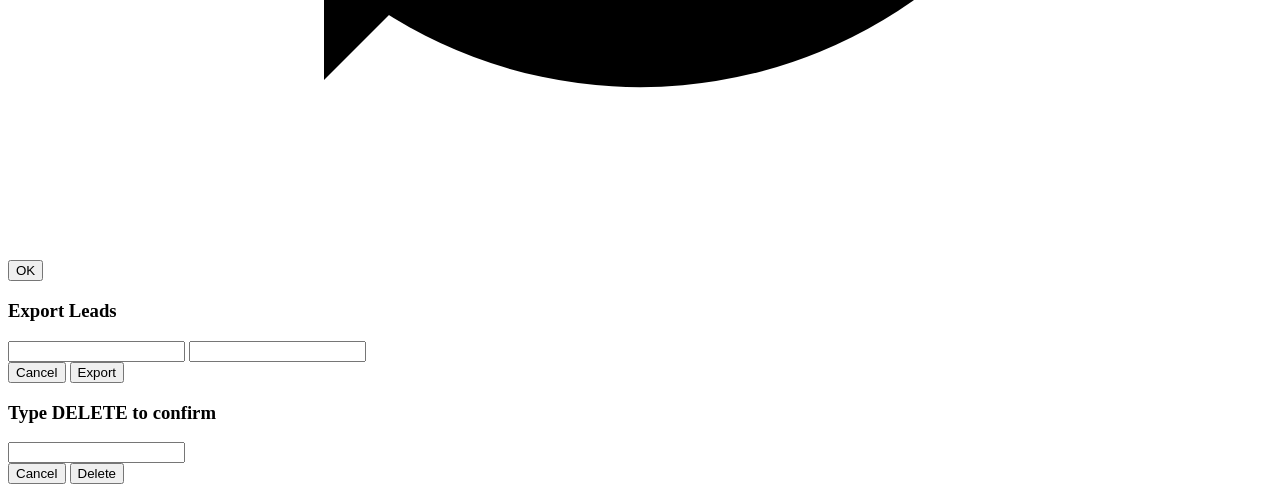
==== commit 49a501e4: "Update index.html" ====
--- a/index.html
+++ b/index.html
@@ -5,437 +5,11 @@
 <meta name="viewport" content="width=device-width, initial-scale=1.0" />
 <title>Norton Enquiry Form</title>
 <link rel="icon" type="image/svg+xml" href="Norton_Stamp_Roundel_RGB.svg">
-
-<style>
-* { box-sizing: border-box; }
-
-:root {
-  --norton-black-1100: #010203;
-  --norton-black-1000: #2A2D32;
-  --norton-black-900:  #4A4D52;
-  --norton-black-800:  #6A6D72;
-  --norton-black-700:  #909297;
-  --norton-black-600:  #ADB1B4;
-  --norton-black-500:  #C1C3C4;
-  --norton-black-400:  #E0E1E2;
-  --norton-black-300:  #E8E9EA;
-  --norton-black-200:  #EFF0F1;
-  --norton-black-100:  #F7F7F8;
-  --norton-white:      #FFFFFF;
-
-  --info-500:   #278AE6;
-  --success-500:#41B631;
-  --warning-400:#EF9F00;
-  --error-400:  #D22316;
-
-  --accent-gold: #FEDB00;
-}
-
-body {
-  margin: 0;
-  font-family: -apple-system, BlinkMacSystemFont, "Segoe UI", system-ui, sans-serif;
-  background: linear-gradient(
-    135deg,
-    var(--norton-black-100),
-    var(--norton-black-200)
-  );
-  min-height: 100vh;
-  display: flex;
-  justify-content: center;
-  align-items: flex-start;
-}
-
-.page-wrapper {
-  width: 100%;
-  max-width: 600px;
-  padding: 24px 16px;
-}
-
-h1 {
-  margin-bottom: 12px;
-  font-size: 22px;
-  font-weight: 600;
-  text-align: center;
-}
-
-.card {
-  background: var(--norton-white);
-  border-radius: 18px;
-  padding: 22px;
-  box-shadow:
-    0 15px 40px rgba(15,23,42,.12),
-    0 3px 6px rgba(15,23,42,.08);
-}
-
-.card-header {
-  display: flex;
-  justify-content: space-between;
-  align-items: flex-start;
-  gap: 12px;
-  margin-bottom: 18px;
-  flex-wrap: wrap;
-}
-
-.status-row {
-  display: flex;
-  align-items: center;
-  gap: 10px;
-  font-size: 12px;
-  color: var(--norton-black-700);
-  flex-wrap: wrap;
-}
-
-.dot {
-  width: 10px;
-  height: 10px;
-  border-radius: 50%;
-}
-.dot.online { background: var(--success-500); }
-.dot.offline { background: var(--error-400) }
-
-/* Toggle */
-.toggle {
-  display: flex;
-  align-items: center;
-  gap: 6px;
-  font-size: 11px;
-}
-
-.toggle-switch {
-  width: 38px;
-  height: 20px;
-  background: #d4d4d8;
-  border-radius: 999px;
-  position: relative;
-  cursor: pointer;
-}
-.toggle-switch::after {
-  content: "";
-  width: 16px;
-  height: 16px;
-  background: #fff;
-  border-radius: 50%;
-  position: absolute;
-  top: 2px;
-  left: 2px;
-  transition: transform .2s;
-}
-.toggle-switch.on { background: var(--norton-black-1100); }
-.toggle-switch.on::after { transform: translateX(18px); }
-
-label {
-  display: block;
-  font-size: 13px;
-  margin-top: 14px;
-  font-weight: 500;
-  color: var(--norton-black-900);
-}
-
-label.required::after {
-  content: " *";
-  color: #ef4444;
-}
-
-input[type="text"],
-input[type="email"],
-input[type="tel"],
-select  {
-  width: 100%;
-  padding: 10px 12px;
-  margin-top: 6px;
-  border-radius: 10px;
-  border: 1px solid var(--norton-black-400);
-  background: var(--norton-white);
-  color: var(--norton-black-1100);
-  font-size: 14px;
-}
-select {
-  padding-right: 40px; /* space for arrow */
-  appearance: none;
-  -webkit-appearance: none;
-  -moz-appearance: none;
-  background-image: url("data:image/svg+xml,%3Csvg xmlns='http://www.w3.org/2000/svg' width='16' height='16' fill='none' stroke='%236b7280' stroke-width='2' viewBox='0 0 24 24'%3E%3Cpolyline points='6 9 12 15 18 9'/%3E%3C/svg%3E");
-  background-repeat: no-repeat;
-  background-position: right 12px center;
-  background-size: 16px;
-}
-input:focus,
-select:focus {
-  outline: none;
-  border-color: var(--norton-black-1100);
-  box-shadow: 0 0 0 2px rgba(1,2,3,.12);
-}
-
-.consent-section {
-  margin-top: 22px;
-  padding-top: 14px;
-  border-top: 1px solid #e5e7eb;
-}
-
-.consent-title {
-  font-size: 12.5px;
-  font-weight: 600;
-  margin-bottom: 10px;
-  color: var(--norton-black-800);
-}
-
-.consent-grid {
-  display: grid;
-  grid-template-columns: repeat(auto-fit, minmax(140px, 1fr));
-  gap: 10px 16px;
-}
-
-.consent-item {
-  display: flex;
-  align-items: center;
-  gap: 8px;
-  font-size: 13px;
-}
-
-.consent-item-terms {
-  display: flex;
-  align-items: flex-start;
-  gap: 8px;
-  font-weight: 600;
-  font-size: 12.5px;
-  color: var(--norton-black-800);
-}
-/* Footer */
-.form-footer {
-  margin-top: 22px;
-  display: flex;
-  justify-content: flex-end;
-}
-
-.btn {
-  width: 100%;
-  display: block;
-
-  background: linear-gradient(
-    180deg,
-    var(--norton-black-1000) 0%,
-    var(--norton-black-1100) 100%
-  );
-
-  color: var(--norton-white);
-  border: none;
-  border-radius: 0px;
-
-  padding: 14px 36px;
-  font-size: 16px;
-  font-weight: 600;
-  letter-spacing: 0.2px;
-  cursor: pointer;
-
-  box-shadow:
-    0 6px 16px rgba(1, 2, 3, 0.18),
-    inset 0 1px 0 rgba(255, 255, 255, 0.06);
-
-  transition:
-    transform 0.15s ease,
-    box-shadow 0.15s ease,
-    background 0.15s ease;
-}
-
-.btn:hover {
-  transform: translateY(-1px);
-  box-shadow:
-    0 8px 20px rgba(1, 2, 3, 0.22),
-    inset 0 1px 0 rgba(255, 255, 255, 0.08);
-}
-.btn:active {
-  transform: translateY(0);
-  box-shadow:
-    0 4px 10px rgba(1, 2, 3, 0.25),
-    inset 0 2px 4px rgba(0, 0, 0, 0.4);
-}
-.btn:disabled {
-  opacity: 0.5;
-  cursor: not-allowed;
-  box-shadow: none;
-}
-/* Pending sync */
-.pending-bar {
-  margin-top: 14px;
-  font-size: 12px;
-  color: var(--norton-black-800);
-  display: none;
-  align-items: center;
-  gap: 8px;
-}
-
-.sync-icon {
-  width: 18px;
-  height: 18px;
-  stroke: var(--norton-black-900);
-  fill: none;
-  stroke-width: 2;
-  cursor: pointer;
-}
-
-.sync-icon.rotating {
-  animation: spin 1s linear infinite;
-}
-
-@keyframes spin {
-  to { transform: rotate(360deg); }
-}
-
-.lang-switch select {
-  font-size: 12px;
-  padding: 4px 10px;
-  height: 26px;
-  border-radius: 999px;
-  border: 1px solid #d1d5db;
-  background: #f9fafb;
-  color: #374151;
-  cursor: pointer;
-  appearance: none;
-  -webkit-appearance: none;
-  padding-right: 22px;
-  background-image: url("data:image/svg+xml,%3Csvg xmlns='http://www.w3.org/2000/svg' width='12' height='12' fill='none' stroke='%236b7280' stroke-width='2' viewBox='0 0 24 24'%3E%3Cpolyline points='6 9 12 15 18 9'/%3E%3C/svg%3E");
-  background-repeat: no-repeat;
-  background-position: right 8px center;
-}
-
-.lang-switch select:focus {
-  outline: none;
-  border-color: #4f46e5;
-}
-
-.logo-wrapper {
-  text-align: center;
-  margin-bottom: 16px;
-}
-
-.company-logo {
-  max-width: 300px;
-  width: auto;
-}
-@media (max-width: 480px) {
-  .company-logo {
-    max-width: 180px;
-  }
-}
-.section-header h2 {
-  color: var(--norton-black-1100);
-  margin: 0;
-  font-size: 18px;
-  font-weight: 600;
-}
-
-.section-underline {
-  width: 40px;
-  height: 3px;
-  background: var(--accent-gold);
-  border-radius: 3px;
-  margin-top: 6px;
-}
-.terms-section {
-  color: var(--norton-black-800);
-  font-size: 12.5px;
-}
-.popup-overlay {
-  display: none;
-  position: fixed;
-  inset: 0;
-  background: rgba(1, 2, 3, 0.6); /* Norton Black overlay */
-  align-items: center;
-  justify-content: center;
-  z-index: 9999;
-}
-
-.popup-card {
-  background: var(--norton-white);
-  padding: 24px 28px;
-  border-radius: 18px;
-  max-width: 320px;
-  width: calc(100% - 32px);
-  text-align: center;
-  box-shadow: 0 24px 48px rgba(1, 2, 3, 0.35);
-}
-
-.popup-card h3 {
-  margin: 0 0 8px;
-  font-size: 18px;
-  font-weight: 600;
-  color: var(--success-500); /* ✔ Success green */
-}
-
-.popup-card p {
-  margin: 0 0 18px;
-  font-size: 14px;
-  color: var(--norton-black-800);
-}
-
-/* Norton primary button */
-.popup-btn {
-  background: linear-gradient(
-    180deg,
-    var(--norton-black-1000),
-    var(--norton-black-1100)
-  );
-  color: var(--norton-white);
-  border: none;
-  border-radius: 999px;
-  padding: 10px 24px;
-  font-size: 14px;
-  font-weight: 600;
-  cursor: pointer;
-}
-
-.popup-btn:hover {
-  background: linear-gradient(
-    180deg,
-    var(--norton-black-900),
-    var(--norton-black-1100)
-  );
-}
-input[type="checkbox"] {
-  accent-color: var(--norton-black-1100);
-  width: 16px;
-  height: 16px;
-  cursor: pointer;
-}
-.form-row {
-  display: grid;
-  grid-template-columns: 1fr 1fr;
-  gap: 16px;
-}
-@media (max-width: 480px) {
-  .form-row {
-    grid-template-columns: 1fr;
-  }
-}
-.consent-item-terms a {
-  color: var(--norton-black-1100);
-  font-weight: 500;
-  text-decoration: underline;
-}
-
-.consent-item-terms a:hover,
-.consent-item-terms a:focus {
-  color: var(--norton-black-1000);
-  text-decoration-thickness: 2px;
-}
-.privacy-note {
-  margin: 18px 0 20px;
-  padding-top: 12px;
-  border-top: 1px solid var(--norton-black-300);
-  font-size: 11.5px;
-  line-height: 1.6;
-  color: var(--norton-black-800);
-}
-
-.privacy-note a {
-  color: var(--norton-black-1100);
-  font-weight: 500;
-  text-decoration: underline;
-}
-</style>
+<link rel="stylesheet" href="styles.css">
 </head>
 
 <body>
+<script src="crypto-js.min.js"></script>
 <div class="page-wrapper">
 
 <div class="logo-wrapper">
@@ -447,134 +21,193 @@
 </div>
 <div class="card">
 
-  <div class="card-header">
-    <div class="section-header">
-      <h2 data-i18n="leadDetails">Details</h2>
-      <div class="section-underline"></div>
+   <div class="card-flip" id="cardFlip">
+      <div class="card-face card-front">
+        <div class="card-header">
+          <div class="section-header">
+            <h2 data-i18n="leadDetails">Details</h2>
+            <div class="section-underline"></div>
+          </div>
+          <div class="status-row">
+            <span id="dot" class="dot"></span>
+            <span id="netText"></span>
+            <div class="lang-switch">
+              <select id="langSelect">
+                <option value="en">English</option>
+                <option value="fr">Français</option>
+                <option value="de">Deutsch</option>
+                <option value="es">Español</option>
+                <option value="it">Italiano</option>
+              </select>
+            </div>
+            <div class="stats-toggle" id="statsToggle" data-i18n-title="viewStats" title="View Stats">
+              <svg viewBox="0 0 24 24">
+                <path d="M4 20V10"/>
+                <path d="M10 20V4"/>
+                <path d="M16 20V14"/>
+                <path d="M22 20V8"/>
+              </svg>
+              <span class="stats-label" data-i18n="statsLabel">Stats</span>
+            </div>
+          </div>
+          
+        </div>
+        
+
+        <form id="leadForm" method="POST" novalidate>
+
+          <input type="hidden" name="Lead_Source_Detail__c" value="NORTON_WEB_TO_LEAD_CAPTURE_OFFLINE">   
+          <input type="hidden" name="Language__c" id="sfLanguage"> 
+
+          <div class="form-row">
+            <div>
+              <label data-i18n="firstName">First Name</label>
+              <input name="first_name" type="text" maxlength="40">
+            </div>
+
+            <div>
+              <label class="required" data-i18n="lastName">Last Name</label>
+              <input name="last_name" type="text" maxlength="80" required >
+            </div>
+          </div>
+
+          <label class="required" data-i18n="email">Email</label>
+          <input name="email" type="text" required inputmode="email">
+
+          <div class="form-row">
+            <div>
+              <label data-i18n="phone">Phone</label>
+              <input name="phone" type="tel" inputmode="tel" autocomplete="tel">
+            </div>
+
+            <div>
+              <label data-i18n="postalCode">Postal Code</label>
+              <input
+                name="zip"
+                type="text"
+                maxlength="10"
+                inputmode="text"
+                pattern="[A-Za-z0-9\s\-]{3,10}"
+                data-i18n-placeholder="postalHint"
+              >
+            </div>
+          </div>
+          
+          <div class="form-row">
+            <div>
+              <label data-i18n="enquiryModel">Enquiry Model</label>
+              <select name="Web_To_Lead_Enquiry_Model_Id__c" >
+                <option value="" data-i18n="selectProduct">-- Select Product --</option>
+              </select>
+            </div>
+
+            <div>
+              <label data-i18n="enquiryType">Enquiry Type</label>
+              <select name="Enquiry_Type__c">
+                <option value="" data-i18n="selectEnquiryType">-- Select Enquiry Type --</option>
+                <option value="Enquiry" data-i18n="enquiry">Enquiry</option>
+                <option value="Waitlist" data-i18n="waitlist">Waitlist</option>
+              </select>
+            </div>
+          </div>
+          
+          <div class="terms-section" style="margin:18px 0; border-top:1px solid #e5e7eb;">
+            <label class="consent-item-terms">
+              <input
+                type="checkbox"
+                id="termsAccepted"
+                required
+              >
+              <span>
+                <span data-i18n="termsBefore"></span>
+                <a
+                  href="#"
+                  id="termsLink"
+                  target="_blank"
+                  rel="noopener noreferrer"
+                  data-i18n="termsLinkText"
+                ></a>
+                <span data-i18n="termsAfter"></span>
+              </span>
+            </label>
+          </div>
+          <div class="consent-section">
+            <div class="consent-title" data-i18n="commPref">Communication Preferences</div>
+            <div class="consent-title" data-i18n="commPref2">Communication Preferences</div>
+            <div class="consent-grid">
+              <label class="consent-item"><input type="checkbox" name="Meta_Emai_Consent__c" value="true"><span data-i18n="email">Email</span></label>
+              <label class="consent-item"><input type="checkbox" name="Meta_Phone_Consent__c" value="true"><span data-i18n="phone">Phone</span></label>
+              <label class="consent-item"><input type="checkbox" name="Meta_SMS_Consent__c" value="true"> SMS</label>
+              <label class="consent-item"><input type="checkbox" name="Meta_WhatsApp_Consent__c" value="true"> WhatsApp</label>
+              <label class="consent-item"><input type="checkbox" name="Meta_RCS_Consent__c" value="true"> RCS</label>
+            </div>
+          </div>
+          <div class="privacy-note">
+            <span data-i18n="privacyBefore"></span>
+            <a
+              href="#"
+              id="privacyLink"
+              target="_blank"
+              rel="noopener noreferrer"
+              data-i18n="privacyLinkText"
+            ></a>
+          </div>
+          <div class="form-footer">
+            <button class="btn"  data-i18n="submit">Submit Lead</button>
+          </div>
+          
+          <!-- <div style="margin:14px 0; border-top:1px solid #e5e7eb;"></div> -->
+        </form>
+      </div>
+      <div class="card-face card-back">
+
+      <h3 style="margin-top:10px;" data-i18n="leadSummary">Lead Summary</h3>
+
+      <div class="stats-grid">
+
+        <div class="stat">
+          <span id="totalCount">0</span>
+          <label data-i18n="total">Total</label>
+        </div>
+
+        <div class="stat">
+          <span id="syncedCount">0</span>
+          <label data-i18n="synced">Synced</label>
+        </div>
+
+        <div class="stat">
+          <span id="pendingCount">0</span>
+          <label data-i18n="pendingLabel">Pending</label>
+        </div>
+
+        <div class="stat">
+          <span id="onlineCount">0</span>
+          <label data-i18n="capturedOnline">Captured Online</label>
+        </div>
+
+        <div class="stat">
+          <span id="offlineCount">0</span>
+          <label data-i18n="capturedOffline">Captured Offline</label>
+        </div>
+
+      </div>
+
+      <div style="margin-top: 20px;">
+        <button onclick="openExportModal()" class="action-btn" data-i18n="exportLeads">Export Leads</button>
+        <button onclick="openDeleteModal()" class="action-btn danger" data-i18n="deleteAllLeads">Delete All Leads</button>
+      </div>
+
+      <button id="backBtn" class="btn" style="margin-top:20px;" data-i18n="flipBtn">
+        FLIP
+      </button>
+      <div class="delete-warning" data-i18n="deleteWarning"></div>
+
+
     </div>
-    <div class="status-row">
-      <span id="dot" class="dot"></span>
-      <span id="netText"></span>
-      <div class="lang-switch">
-        <select id="langSelect">
-          <option value="en">English</option>
-          <option value="fr">Français</option>
-          <option value="de">Deutsch</option>
-          <option value="es">Español</option>
-          <option value="it">Italiano</option>
-        </select>
-      </div>
-      <div class="toggle">
-        Auto-sync
-        <div id="autoToggle" class="toggle-switch"></div>
-      </div>
-    </div>
-  </div>
-
-  <form id="leadForm" method="POST" novalidate>
-
-    <input type="hidden" name="Lead_Source_Detail__c" value="NORTON_WEB_TO_LEAD_CAPTURE_OFFLINE">   
-    <input type="hidden" name="Language__c" id="sfLanguage"> 
-
-    <div class="form-row">
-      <div>
-        <label data-i18n="firstName">First Name</label>
-        <input name="first_name" type="text">
-      </div>
-
-      <div>
-        <label class="required" data-i18n="lastName">Last Name</label>
-        <input name="last_name" type="text" required>
-      </div>
-    </div>
-
-    <label class="required" data-i18n="email">Email</label>
-    <input name="email" type="text" required inputmode="email">
-
-    <div class="form-row">
-      <div>
-        <label data-i18n="phone">Phone</label>
-        <input name="phone" type="tel" inputmode="tel" autocomplete="tel">
-      </div>
-
-      <div>
-        <label data-i18n="postalCode">Postal Code</label>
-        <input
-          name="zip"
-          type="text"
-          maxlength="10"
-          inputmode="text"
-          pattern="[A-Za-z0-9\s\-]{3,10}"
-          data-i18n-placeholder="postalHint"
-        >
-      </div>
-    </div>
-    
-    <div class="form-row">
-      <div>
-        <label data-i18n="enquiryModel">Enquiry Model</label>
-        <select name="Web_To_Lead_Enquiry_Model_Id__c" >
-          <option value="" data-i18n="selectProduct">-- Select Product --</option>
-        </select>
-      </div>
-
-      <div>
-        <label data-i18n="enquiryType">Enquiry Type</label>
-        <select name="Enquiry_Type__c">
-          <option value="" data-i18n="selectEnquiryType">-- Select Enquiry Type --</option>
-          <option value="Enquiry" data-i18n="enquiry">Enquiry</option>
-          <option value="Waitlist" data-i18n="waitlist">Waitlist</option>
-        </select>
-      </div>
-    </div>
-    
-    <div class="terms-section" style="margin:18px 0; border-top:1px solid #e5e7eb;">
-      <label class="consent-item-terms">
-        <input
-          type="checkbox"
-          id="termsAccepted"
-          required
-        >
-        <span>
-          <span data-i18n="termsBefore"></span>
-          <a
-            href="#"
-            id="termsLink"
-            target="_blank"
-            rel="noopener noreferrer"
-            data-i18n="termsLinkText"
-          ></a>
-          <span data-i18n="termsAfter"></span>
-        </span>
-      </label>
-    </div>
-    <div class="consent-section">
-      <div class="consent-title" data-i18n="commPref">Communication Preferences</div>
-      <div class="consent-title" data-i18n="commPref2">Communication Preferences</div>
-      <div class="consent-grid">
-        <label class="consent-item"><input type="checkbox" name="Meta_Emai_Consent__c" value="true"><span data-i18n="email">Email</span></label>
-        <label class="consent-item"><input type="checkbox" name="Meta_Phone_Consent__c" value="true"><span data-i18n="phone">Phone</span></label>
-        <label class="consent-item"><input type="checkbox" name="Meta_SMS_Consent__c" value="true"> SMS</label>
-        <label class="consent-item"><input type="checkbox" name="Meta_WhatsApp_Consent__c" value="true"> WhatsApp</label>
-        <label class="consent-item"><input type="checkbox" name="Meta_RCS_Consent__c" value="true"> RCS</label>
-      </div>
-    </div>
-    <div class="privacy-note">
-      <span data-i18n="privacyBefore"></span>
-      <a
-        href="#"
-        id="privacyLink"
-        target="_blank"
-        rel="noopener noreferrer"
-        data-i18n="privacyLinkText"
-      ></a>
-    </div>
-    <div class="form-footer">
-      <button class="btn" data-i18n="submit">Submit Lead</button>
-    </div>
-    
-    <!-- <div style="margin:14px 0; border-top:1px solid #e5e7eb;"></div> -->
-  </form>
+   </div>
+  
+
+  
 
   <div id="pendingBar" class="pending-bar">
     <span id="pendingText"></span>
@@ -591,338 +224,6 @@
 <iframe name="hidden_sf_target" style="display:none;"></iframe>
 </div>
 
-<script>
-/* ========= SALESFORCE ENV CONFIG ========= */
-const SF_ENV = "UAT"; 
-
-const SF_CONFIG = {
-   DEV: {
-    BASE_URL: "https://test.salesforce.com",
-    ORG_ID: "00DQ1000001wi6X"
-  },
-  UAT: {
-    BASE_URL: "https://test.salesforce.com",
-    ORG_ID: "00DS90000011ARN"
-  },
-  PROD: {
-    BASE_URL: "https://login.salesforce.com",
-    ORG_ID: "00D8d00000Apx47"
-  }
-};
-
-const MODEL_CONFIG = {
-  DEV: [
-    { label: "Manx", id: "01tSr00000BCqJ4IAL" },
-    { label: "Manx First Edition", id: "01tQ100000DYTmTIAX" },
-    { label: "Manx R", id: "01tSr00000BCrWrIAL" },
-    { label: "Manx R First Edition", id: "01tSr00000BCrVFIA1" },
-    { label: "Atlas", id: "01tSr00000BCqKgIAL" },
-    { label: "Atlas GT", id: "01tSr00000BCrbhIAD" }
-  ],
-  UAT: [
-    { label: "Manx", id: "01tS900000FHAgtIAH" },
-    { label: "Manx First Edition", id: "01tS900000FJGA7IAP" },
-    { label: "Manx R", id: "01tS900000FHFq1IAH" },
-    { label: "Manx R First Edition", id: "01tS900000FHFoPIAX" },
-    { label: "Atlas", id: "01tS900000FHFy5IAH" },
-    { label: "Atlas GT", id: "01tS900000FHFurIAH" }
-  ],
-  PROD: [
-    { label: "Manx", id: "01tSr00000BCqJ4IAL" },
-    { label: "Manx First Edition", id: "01tSr00000BEH4HIAX" },
-    { label: "Manx R", id: "01tSr00000BCrWrIAL" },
-    { label: "Manx R First Edition", id: "01tSr00000BCrVFIA1" },
-    { label: "Atlas", id: "01tSr00000BCqKgIAL" },
-    { label: "Atlas GT", id: "01tSr00000BCrbhIAD" }
-  ]
-};
-
-const ACTIVE = SF_CONFIG[SF_ENV];
-const WEB_TO_LEAD_URL =
-  ACTIVE.BASE_URL + "/servlet/servlet.WebToLead?encoding=UTF-8";
-
-   function getPendingText(count) {
-    const langSelect = document.getElementById("langSelect");
-    const lang = langSelect ? langSelect.value : "en";
-
-    if (!window.I18N || !I18N[lang]) {
-      return `${count} offline record(s) pending`;
-    }
-
-    return I18N[lang].pending.replace("{count}", count);
-  }
-/* ========= OFFLINE + AUTO SYNC ========= */
-(() => {
-  const QUEUE_KEY = "pendingSfLeads";
-  const AUTO_KEY = "autoSync";
-  const BATCH = 10;
-
-  const dot = document.getElementById("dot");
-  const netText = document.getElementById("netText");
-  const autoToggle = document.getElementById("autoToggle");
-  const pendingBar = document.getElementById("pendingBar");
-  const pendingText = document.getElementById("pendingText");
-  const syncBtn = document.getElementById("syncBtn");
-  const form = document.getElementById("leadForm");
-
-  form.action = WEB_TO_LEAD_URL;
-
-  let autoSync = localStorage.getItem(AUTO_KEY);
-  autoSync = autoSync === null ? true : autoSync === "true";
-
-  const loadQueue = () => JSON.parse(localStorage.getItem(QUEUE_KEY) || "[]");
-  const saveQueue = q => localStorage.setItem(QUEUE_KEY, JSON.stringify(q));
-
-  function updateUI() {
-    const online = navigator.onLine;
-    dot.className = "dot " + (online ? "online" : "offline");
-    netText.textContent = online ? "Online" : "Offline";
-    if (window.I18N) {
-      netText.textContent = online
-        ? I18N[document.getElementById("langSelect")?.value || "en"].online
-        : I18N[document.getElementById("langSelect")?.value || "en"].offline;
-    }
-
-    const count = loadQueue().length;
-    if (count > 0) {
-      pendingBar.style.display = "flex";
-      pendingText.textContent = getPendingText(count);
-      syncBtn.style.display = online ? "inline" : "none";
-    } else {
-      pendingBar.style.display = "none";
-    }
-  }
-  window.__updateOfflineUI = updateUI;
-
-  function sendLead(data, index) {
-    const iframeName = "sf_target_" + Date.now() + "_" + index;
-
-    // create unique iframe
-    const iframe = document.createElement("iframe");
-    iframe.name = iframeName;
-    iframe.style.display = "none";
-    document.body.appendChild(iframe);
-
-    // create form
-    const f = document.createElement("form");
-    f.method = "POST";
-    f.target = iframeName;
-    f.action = WEB_TO_LEAD_URL;
-
-    data.oid = ACTIVE.ORG_ID;
-    data.retURL = "about:blank";
-
-    Object.entries(data).forEach(([k, v]) => {
-      if (v !== undefined) {
-        const i = document.createElement("input");
-        i.type = "hidden";
-        i.name = k;
-        i.value = v;
-        f.appendChild(i);
-      }
-    });
-
-    document.body.appendChild(f);
-    f.submit();
-
-    // cleanup
-    setTimeout(() => {
-      f.remove();
-      iframe.remove();
-    }, 3000);
-  }
-
-  function flushQueue() {
-    const queue = loadQueue();
-    if (!queue.length || !navigator.onLine) return;
-
-    syncBtn.classList.add("rotating");
-
-    const batch = queue.splice(0, BATCH);
-    batch.forEach((item, i) =>
-      setTimeout(() => sendLead(item, i), i * 600)
-    );
-
-    saveQueue(queue);
-
-    setTimeout(() => {
-      syncBtn.classList.remove("rotating");
-      updateUI();
-      if (queue.length) flushQueue();
-    }, batch.length * 500);
-  }
-
-  const last_name = form.querySelector('input[name="last_name"]');
-
-  last_name.addEventListener("input", () => {
-    last_name.setCustomValidity("");
-  });
-
-  const phoneInput = form.querySelector('input[name="phone"]');
-
-  phoneInput.addEventListener("input", () => {
-    phoneInput.setCustomValidity("");
-  });
-
-  const emailInput = document.querySelector('input[name="email"]');
-
-  emailInput.addEventListener("input", function () {
-    this.setCustomValidity("");
-  });
-
-  form.addEventListener("submit", e => {
-    
-    const lang =  localStorage.getItem("lang") || document.getElementById("langSelect")?.value || "en";
-
-    document.getElementById("sfLanguage").value = LANGUAGE_TO_SF[lang] || "English";
-
-    const requiredFields = form.querySelectorAll("[required]");
-
-    for (const field of requiredFields) {
-      if (!field.value.trim()) {
-        e.preventDefault();
-        field.setCustomValidity(I18N[lang].requiredField);
-        field.reportValidity();
-        field.focus();
-        return;
-      }
-    }
-
-    const emailInput = form.querySelector('input[name="email"]');
-    const emailRegex = /^(?!\.)(?!.*\.\.)[^\s@]{1,64}(?<!\.)@[^\s@]+\.[^\s@]{2,}$/u;;
-     // /^(?!\.)(?!.*\.\.)([A-Za-z0-9._%+-]{1,64})@[A-Za-z0-9.-]+\.[A-Za-z]{2,}$/;
-
-    if (!emailRegex.test(emailInput.value.trim())) {
-      e.preventDefault();
-      emailInput.setCustomValidity(I18N[lang].invalidEmail);
-      emailInput.reportValidity();
-      emailInput.focus();
-      return;
-    }
-
-    const phoneInput = form.querySelector('input[name="phone"]');
-
-    if (phoneInput.value.trim()) {
-
-      const raw = phoneInput.value.trim();
-      const digitsOnly = raw.replace(/\D/g, "");
-
-      if (digitsOnly.length < 8 || digitsOnly.length > 15) {
-        e.preventDefault();
-        phoneInput.setCustomValidity(I18N[lang].invalidPhone);
-        phoneInput.reportValidity();
-        phoneInput.focus();
-        return;
-      }
-
-      phoneInput.value = raw.startsWith("+")
-        ? "+" + digitsOnly
-        : digitsOnly;
-    }
-
-    const terms = document.getElementById("termsAccepted");
-
-    if (!terms.checked) {
-      e.preventDefault();
-      terms.setCustomValidity(I18N[lang].acceptTerms);
-      terms.reportValidity();
-      return;
-    }    if (!navigator.onLine) {
-      e.preventDefault();
-      const data = Object.fromEntries(new FormData(form));    
-      const q = loadQueue();
-      q.push(data);
-      saveQueue(q);
-      form.reset();
-      updateUI();
-      showSuccessPopup("offline");
-      return;
-    }
-
-    // ONLINE
-    e.preventDefault();
-    form.target = "hidden_sf_target";
-
-    if (!form.querySelector('[name="oid"]')) {
-      const oid = document.createElement("input");
-      oid.type = "hidden";
-      oid.name = "oid";
-      oid.value = ACTIVE.ORG_ID;
-      form.appendChild(oid);
-    }
-
-    if (!form.querySelector('[name="retURL"]')) {
-      const r = document.createElement("input");
-      r.type = "hidden";
-      r.name = "retURL";
-      r.value = "about:blank";
-      form.appendChild(r);
-    }
-
-    form.submit();
-    form.reset();
-    showSuccessPopup("online");
-  });
-
-  syncBtn.onclick = flushQueue;
-
-  autoToggle.onclick = () => {
-    autoSync = !autoSync;
-    localStorage.setItem(AUTO_KEY, autoSync);
-    autoToggle.classList.toggle("on", autoSync);
-    if (autoSync) flushQueue();
-  };
-
-  window.addEventListener("online", () => {
-    updateUI();
-    if (autoSync) flushQueue();
-  });
-
-  window.addEventListener("offline", updateUI);
-
-  autoToggle.classList.toggle("on", autoSync);
-  updateUI();
-})();
-function showSuccessPopup(type) {
-  const lang = localStorage.getItem("lang") || "en";
-
-  const titleKey =
-    type === "offline" ? "successOfflineTitle" : "successOnlineTitle";
-
-  const messageKey =
-    type === "offline" ? "successOfflineMessage" : "successOnlineMessage";
-
-  document.getElementById("popupTitle").textContent =
-    I18N[lang][titleKey];
-
-  document.getElementById("successMsg").textContent =
-    I18N[lang][messageKey];
-
-  document.getElementById("successPopup").style.display = "flex";
-}
-
-function closePopup() {
-  document.getElementById("successPopup").style.display = "none";
-}
-
-function loadModels() {
-  const select = document.querySelector(
-    'select[name="Web_To_Lead_Enquiry_Model_Id__c"]'
-  );
-
-  const models = MODEL_CONFIG[SF_ENV];
-
-  models.forEach(model => {
-    const option = document.createElement("option");
-    option.value = model.id;
-    option.textContent = model.label;
-    select.appendChild(option);
-  });
-}
-
-loadModels();
-
-</script>
 <div id="successPopup" class="popup-overlay">
   <div class="popup-card">
     <h3 id="popupTitle"></h3>
@@ -934,270 +235,36 @@
     </button>
   </div>
 </div>
-
-<script>
-  
-const LANGUAGE_TO_SF = {
-  en: "English",
-  fr: "French",
-  de: "German",
-  es: "Spanish",
-  it: "Italian"
-};  
-const TERMS_URL = {
-  en: "https://www.nortonmotorcycles.com/en-gb/terms-conditions",
-  fr: "https://www.nortonmotorcycles.com/fr-fr/terms-conditions",
-  de: "https://www.nortonmotorcycles.com/de-de/terms-conditions",
-  es: "https://www.nortonmotorcycles.com/es-es/terms-conditions",
-  it: "https://www.nortonmotorcycles.com/it-it/terms-conditions"
-  
-};
-const PRIVACY_URL = {
-  en: "https://www.nortonmotorcycles.com/en-gb/privacy-policy",
-  fr: "https://www.nortonmotorcycles.com/fr-fr/privacy-policy",
-  de: "https://www.nortonmotorcycles.com/de-de/privacy-policy",
-  es: "https://www.nortonmotorcycles.com/es-es/privacy-policy",
-  it: "https://www.nortonmotorcycles.com/it-it/privacy-policy"
-  
-};
-const I18N = {
-  en: {
-    title: "Norton Enquiry Form",
-    leadDetails: "Details",
-    autoSync: "Auto-sync",
-    firstName: "First Name",
-    lastName: "Last Name",
-    email: "Email",
-    phone: "Phone",
-    enquiryModel: "Enquiry Model",
-    enquiryType: "Enquiry Type",
-    selectProduct: "-- Select Product --",
-    selectEnquiryType: "-- Select Enquiry Type --",
-    enquiry: "Enquiry",
-    waitlist: "Waitlist",
-    commPref: "We want you to be the first to hear the exciting news about our latest products, events and services. If you are happy for us to stay in touch, let us know your preferred methods of communication by selecting from the options below: ",
-    commPref2: "I would like to receive marketing communications via",
-    submit: "SUBMIT",
-    online: "Online",
-    offline: "Offline",
-    pending: "{count} offline enquiry(s) pending",
-    postalCode: "Postal Code",
-    postalHint: "ZIP / PIN",
-    termsBefore: "I have read, understood and agree to the ",
-    termsLinkText: "Website Terms of Service",
-    termsAfter: " and agree that by submitting this form The Norton Motorcycle Co. Limited may contact me using the contact details provided in relation to my request.",
-    successOnlineTitle: "Submitted",
-    successOnlineMessage: "Your enquiry has been submitted successfully.",
-    successOfflineTitle: "Saved Offline",
-    successOfflineMessage: "Your enquiry has been saved and will sync automatically when you're back online.",
-    ok: "OK",
-    invalidEmail: "Please enter a valid email address",
-    requiredField: "This field is required",
-    acceptTerms: "You must accept the Terms & Conditions",
-    invalidPhone: "Please enter a valid phone number",
-    privacyBefore: "You can withdraw your consent at any point by clicking unsubscribe on any marketing emails we send you, contacting us at +44 (0) 808 160 9575 or clientservices@nortonmotorcycles.com . To find out more about how we collect, use and store your data, please see our ",
-    privacyLinkText: "Privacy Policy."
-  },
-
-  fr: {
-    title: "Formulaire de demande Norton",
-    leadDetails: "Détails de la demande",
-    autoSync: "Auto-sync",
-    firstName: "Prénom",
-    lastName: "Nom",
-    email: "Email",
-    phone: "Téléphone",
-    enquiryModel: "Modèle de demande",
-    enquiryType: "Type de demande",
-    selectProduct: "-- Sélectionner un produit --",
-    selectEnquiryType: "-- Sélectionner le type --",
-    enquiry: "Demande",
-    waitlist: "Liste d’attente",
-    commPref: "Restez informé des produits et services du groupe Norton.",
-    commPref2: "Je souhaite recevoir des informations pertinentes et des offres. Afin de recevoir des communications personnalisées, mes préférences et interactions avec les communications, produits et services du groupe Norton seront analysées. Les sociétés du groupe Norton sélectionnées et les revendeurs sélectionnés (qui fournissent des ventes, des services, des pièces approuvées et des services de réparation) peuvent me contacter à des fins de marketing, via les canaux suivants :",
-    submit: "SOUMETTRE",
-    online: "En ligne",
-    offline: "Hors ligne",
-    pending: "{count} demande(s) hors ligne en attente",
-    postalCode: "Code postal",
-    postalHint: "Code postal",
-    termsBefore: "J'ai lu, compris et accepte les ",
-    termsLinkText: "Conditions générales du site Web",
-    termsAfter: " et j'accepte qu'en soumettant ce formulaire, The Norton Motorcycle Co. Limited puisse me contacter en utilisant les coordonnées fournies en rapport avec ma demande.",
-    successOnlineTitle: "Envoyé",
-    successOnlineMessage: "Votre demande a été envoyée avec succès.",
-    successOfflineTitle: "Enregistré hors ligne",
-    successOfflineMessage: "Votre demande a été enregistrée et sera synchronisée automatiquement lorsque vous serez en ligne.",
-    ok: "OK",
-    invalidEmail: "Veuillez saisir une adresse e-mail valide",
-    requiredField: "Ce champ est obligatoire",
-    acceptTerms: "Vous devez accepter les conditions générales",
-    invalidPhone: "Veuillez saisir un numéro de téléphone valide",
-    privacyBefore: "Vous pouvez retirer votre consentement à tout moment en cliquant sur « se désinscrire » dans l'un des e-mails marketing que nous vous envoyons, en nous contactant à +44 152 774 1520 ou clientservices@nortonmotorcycles.com . Pour en savoir plus sur la manière dont nous collectons, utilisons et stockons vos données, veuillez consulter notre ",
-    privacyLinkText: "Politique de confidentialité."
-  },
-
-  de: {
-    title: "Norton Anfrageformular",
-    leadDetails: "Anfragedetails",
-    autoSync: "Auto-sync",
-    firstName: "Vorname",
-    lastName: "Nachname",
-    email: "E-Mail",
-    phone: "Telefon",
-    enquiryModel: "Anfragemodell",
-    enquiryType: "Anfragetyp",
-    selectProduct: "-- Produkt auswählen --",
-    selectEnquiryType: "-- Typ auswählen --",
-    enquiry: "Anfrage",
-    waitlist: "Warteliste",
-    commPref: "Bleiben Sie über Produkte und Dienstleistungen der Norton Group informiert.",
-    commPref2: "Ich möchte relevante Informationen und Angebote erhalten. Um personalisierte Kommunikation zu erhalten, werden meine Präferenzen und Interaktionen mit Norton Group-Kommunikationen, Produkten und Dienstleistungen analysiert. Ausgewählte Norton Group-Unternehmen und ausgewählte Händler (die Verkauf, Service, zugelassene Teile und Reparaturdienste anbieten) können mich zu Marketingzwecken über die folgenden Kanäle kontaktieren:",
-    submit: "ABSENDEN",
-    online: "Online",
-    offline: "Offline",
-    pending: "{count} Offline-Anfrage(n) ausstehend",
-    postalCode: "Postleitzahl",
-    postalHint: "PLZ",
-    termsBefore: "Ich habe die ",
-    termsLinkText: "Website-Nutzungsbedingungen",
-    termsAfter: " gelesen, verstanden und stimme ihnen zu. Ich bin damit einverstanden, dass die Norton Motorcycle Co. Limited mich unter den in Bezug auf meine Anfrage angegebenen Kontaktdaten kontaktieren kann.",
-    successOnlineTitle: "Gesendet",
-    successOnlineMessage: "Ihre Anfrage wurde erfolgreich gesendet.",
-    successOfflineTitle: "Offline gespeichert",
-    successOfflineMessage: "Ihre Anfrage wurde gespeichert und wird automatisch synchronisiert, sobald Sie wieder online sind.",
-    ok: "OK",
-    invalidEmail: "Bitte geben Sie eine gültige E-Mail-Adresse ein",
-    requiredField: "Dieses Feld ist erforderlich",
-    acceptTerms: "Sie müssen die Allgemeinen Geschäftsbedingungen akzeptieren",
-    invalidPhone: "Bitte geben Sie eine gültige Telefonnummer ein",
-    privacyBefore: "Sie können Ihre Einwilligung jederzeit widerrufen, indem Sie auf „Abmelden“ in einer unserer Marketing-E-Mails klicken, uns unter +44 179 830 1228 oder clientservices@nortonmotorcycles.com kontaktieren. Weitere Informationen darüber, wie wir Ihre Daten erfassen, verwenden und speichern, finden Sie in unserer ",
-    privacyLinkText: "Datenschutzerklärung."
-  },
-  es: {
-    title: "Formulario de consulta Norton",
-    leadDetails: "Detalles",
-    autoSync: "Auto-sync",
-    firstName: "Nombre",
-    lastName: "Apellido",
-    email: "Correo electrónico",
-    phone: "Teléfono",
-    enquiryModel: "Modelo de consulta",
-    enquiryType: "Tipo de consulta",
-    selectProduct: "-- Seleccionar producto --",
-    selectEnquiryType: "-- Seleccionar tipo de consulta --",
-    enquiry: "Consulta",
-    waitlist: "Lista de espera",
-    commPref: "Manténgase informado sobre productos y servicios del grupo Norton.",
-    commPref2: "Me gustaría recibir información relevante y ofertas. Para recibir comunicaciones personalizadas, mis preferencias e interacciones con las comunicaciones, productos y servicios del Grupo Norton serán analizadas. Las empresas seleccionadas del Grupo Norton y los concesionarios seleccionados (que proporcionan ventas, servicio, piezas aprobadas y servicios de reparación) pueden contactarme con fines de marketing, a través de los siguientes canales:",
-    submit: "ENVIAR",
-    online: "En línea",
-    offline: "Sin conexión",
-    pending: "{count} consulta(s) sin conexión pendiente(s)",
-    postalCode: "Código postal",
-    postalHint: "Código postal",
-    termsBefore: "He leído, entendido y acepto los ",
-    termsLinkText: "Términos de Servicio del Sitio Web",
-    termsAfter: " y acepto que al enviar este formulario, The Norton Motorcycle Co. Limited puede contactarme utilizando los datos de contacto proporcionados en relación con mi solicitud.",
-    successOnlineTitle: "Enviado",
-    successOnlineMessage: "Tu consulta se ha enviado correctamente.",
-    successOfflineTitle: "Guardado sin conexión",
-    successOfflineMessage: "Tu consulta se ha guardado y se sincronizará automáticamente cuando vuelvas a estar en línea.",
-    ok: "OK",
-    invalidEmail: "Por favor, introduce una dirección de correo electrónico válida",
-    requiredField: "Este campo es obligatorio",
-    acceptTerms: "Debes aceptar los Términos y Condiciones",
-    invalidPhone: "Por favor, introduce un número de teléfono válido",
-    privacyBefore: "Puede retirar su consentimiento en cualquier momento haciendo clic en cancelar suscripción en cualquier correo electrónico de marketing que le enviemos, contactándonos en +44 172 764 8499 o clientservices@nortonmotorcycles.com . Para obtener más información sobre cómo recopilamos, usamos y almacenamos sus datos, consulte nuestra ",
-    privacyLinkText: "Política de privacidad."
-  },
-  it: {
-    title: "Modulo di richiesta Norton",
-    leadDetails: "Dettagli",
-    autoSync: "Auto-sync",
-    firstName: "Nome",
-    lastName: "Cognome",
-    email: "Email",
-    phone: "Telefono",
-    enquiryModel: "Modello di richiesta",
-    enquiryType: "Tipo di richiesta",
-    selectProduct: "-- Seleziona prodotto --",
-    selectEnquiryType: "-- Seleziona tipo di richiesta --",
-    enquiry: "Richiesta",
-    waitlist: "Lista d’attesa",
-    commPref: "Rimani aggiornato su prodotti e servizi del gruppo Norton.",
-    commPref2: "Vorrei ricevere informazioni e offerte rilevanti. Per ricevere comunicazioni personalizzate, le mie preferenze e interazioni con le comunicazioni, i prodotti e i servizi del Gruppo Norton saranno analizzate. Le società selezionate del Gruppo Norton e i rivenditori selezionati (che forniscono vendita, assistenza, parti approvate e servizi di riparazione) possono contattarmi per scopi di marketing tramite i seguenti canali:",
-    submit: "INVIA",
-    online: "Online",
-    offline: "Offline",
-    pending: "{count} richiesta/e offline in attesa",
-    postalCode: "Codice postale",
-    postalHint: "CAP",
-    termsBefore: "Ho letto, compreso e accetto i ",
-    termsLinkText: "Termini di Servizio del Sito Web",
-    termsAfter: " e accetto che, inviando questo modulo, The Norton Motorcycle Co. Limited possa contattarmi utilizzando i dati di contatto forniti in relazione alla mia richiesta.",
-    successOnlineTitle: "Inviata",
-    successOnlineMessage: "La tua richiesta è stata inviata con successo.",
-    successOfflineTitle: "Salvata offline",
-    successOfflineMessage: "La tua richiesta è stata salvata e verrà sincronizzata automaticamente quando tornerai online.",
-    ok: "OK",
-    invalidEmail: "Inserisci un indirizzo email valido",
-    requiredField: "Questo campo è obbligatorio",
-    acceptTerms: "Devi accettare i Termini e Condizioni",
-    invalidPhone: "Inserisci un numero di telefono valido",
-    privacyBefore: "Puoi revocare il tuo consenso in qualsiasi momento facendo clic su annulla iscrizione in una delle email di marketing che ti inviamo, contattandoci al numero +44 163 498 0738 o all'indirizzo clientservices@nortonmotorcycles.com . Per ulteriori informazioni su come raccogliamo, utilizziamo e memorizziamo i tuoi dati, consulta la nostra ",
-    privacyLinkText: "Informativa sulla privacy."
-  }
-  
-};
-
-  const langSelect = document.getElementById("langSelect");
-  const netText = document.getElementById("netText");
-
-  function applyLanguage(lang) {
-    document.querySelectorAll("[data-i18n]").forEach(el => {
-      el.textContent = I18N[lang][el.dataset.i18n];
-    });
-    document.querySelectorAll("[data-i18n-placeholder]").forEach(el => {
-      const key = el.dataset.i18nPlaceholder;
-      el.placeholder = I18N[lang][key] || "";
-    });
-    document.title = I18N[lang].title;
-    netText.textContent = navigator.onLine
-      ? I18N[lang].online
-      : I18N[lang].offline;
-
-    const link = document.getElementById("termsLink");
-    if (link && TERMS_URL[lang]) {
-      link.href = TERMS_URL[lang];
-    }
-    const privacyLink = document.getElementById("privacyLink");
-    if (privacyLink && PRIVACY_URL[lang]) {
-      privacyLink.href = PRIVACY_URL[lang];
-    }
-    localStorage.setItem("lang", lang);
-  }
-
-  langSelect.addEventListener("change", e => {
-    applyLanguage(e.target.value);
-    if (window.__updateOfflineUI) {
-      window.__updateOfflineUI();
-    }
-  });
-
-  window.I18N = I18N;
-  const savedLang = localStorage.getItem("lang") || "en";
-  langSelect.value = savedLang;
-  applyLanguage(savedLang);
-
-  window.addEventListener("online", () => applyLanguage(langSelect.value));
-  window.addEventListener("offline", () => applyLanguage(langSelect.value));
-  if (window.__updateOfflineUI) {
-    window.__updateOfflineUI();
-  }
-  
-</script>
-
+<script src="app.js"></script>
+
+<div id="exportModal" class="modal">
+  <div class="modal-card">
+
+    <h3 class="modal-title" data-i18n="exportLeads">Export Leads</h3>
+
+    <input type="password" id="exportPassword" data-i18n-placeholder="enterPassword" class="modal-input"/>
+    <input type="password" id="confirmPassword" data-i18n-placeholder="confirmPassword" class="modal-input"/>
+
+    <div class="modal-actions">
+      <button type="button" class="modal-btn secondary" onclick="closeExportModal()" data-i18n="cancel">Cancel</button>
+      <button type="button" class="modal-btn primary" onclick="exportLeads()" data-i18n="export">Export</button>
+    </div>
+
+  </div>
+</div>
+<div id="deleteModal" class="modal">
+  <div class="modal-card">
+
+    <h3 class="modal-title" data-i18n="deleteConfirmTitle">Type DELETE to confirm</h3>
+
+    <input type="text" id="deleteConfirmText" data-i18n-placeholder="typeDelete"  class="modal-input"/>
+
+    <div class="modal-actions">
+      <button type="button" class="modal-btn secondary" onclick="closeDeleteModal()" data-i18n="cancel">Cancel</button>
+      <button type="button" class="modal-btn danger" onclick="clearAllLeads()" data-i18n="delete">Delete</button>
+    </div>
+
+  </div>
+</div>
 </body>
 </html>
-
